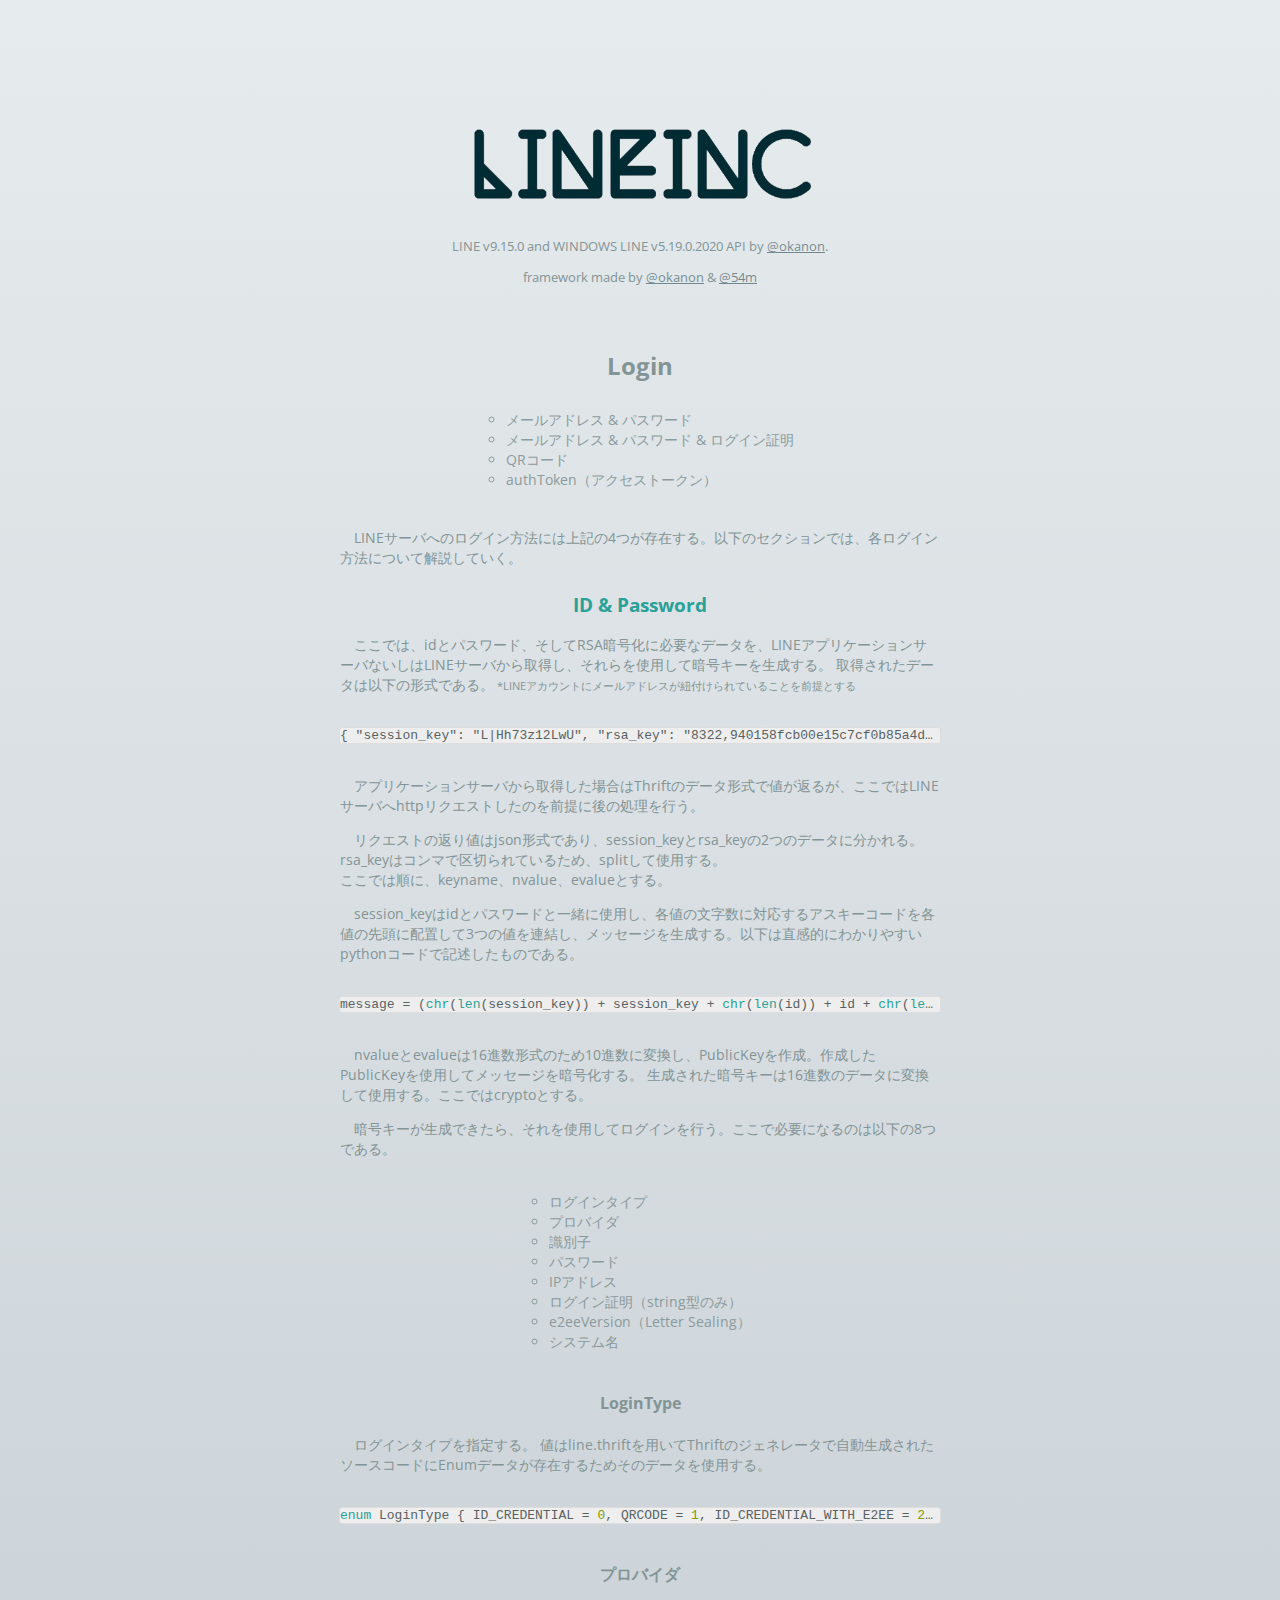
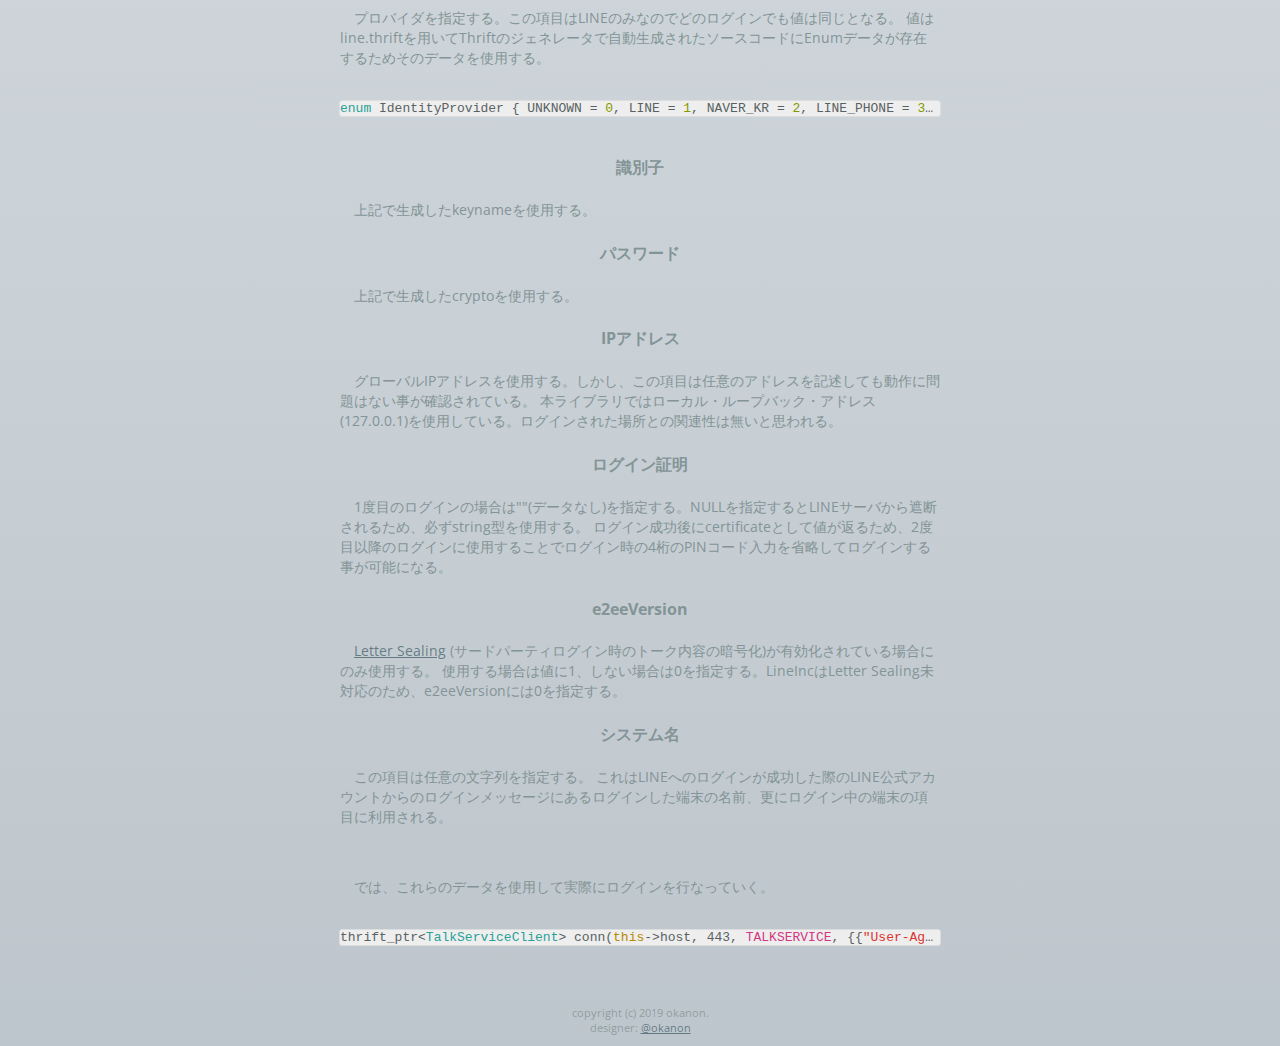
==== devel.html @ ee1a8290 "Update devel.html" ====
<!DOCTYPE html>
<html lang="ja">
<head>
    <meta charset="utf-8">
    <meta content="IE=edge,chrome=1" http-equiv="X-UA-Compatible">
    <meta content="ja" http-equiv="content-language">
    <meta content="width=device-width, initial-scale=1, maximum-scale=1" name="viewport">

    <title>LineInc</title>
    <meta content="LineInc" property="og:title">
    <meta content="ja_JP" property="og:locale">
    <meta content="LineBot" name="description">
    <meta content="LineBot" property="og:description">

    <link href="css/main.css" rel="stylesheet">
    <link href="css/credits.css" rel="stylesheet">
    <link href="https://use.fontawesome.com/releases/v5.6.1/css/all.css" rel="stylesheet">
    <link href="https://fonts.googleapis.com/css?family=Open+Sans" rel="stylesheet">
    <link href="css/devel.css" rel="stylesheet">
    
</head>
<body>
    <a href="./"><img class="logo_size" src="logo.png"></a>
    <p class="credits-top">LINE v9.15.0 and WINDOWS LINE v5.19.0.2020 API by <a class="line-link" href="https://github.com/okanon" target="_blank">@okanon</a>.</p>
    <p class="credits-top">framework made by <a class="line-link" href="https://github.com/okanon" target="_blank">@okanon</a> &amp; <a class="line-link" href="https://github.com/54mch4n" target="_blank">@54m</a></p>

    <div style="padding-top: 30px;">
    	<h2 style="margin-bottom: 10px;">Login</h2>
        <ol class="dotted-list" style="padding-bottom: 10px;">
            <li>メールアドレス &amp; パスワード</li>
            <li>メールアドレス &amp; パスワード &amp; ログイン証明</li>
            <li>QRコード</li>
            <li>authToken（アクセストークン）</li>
        </ol>
        <p class="description">LINEサーバへのログイン方法には上記の4つが存在する。以下のセクションでは、各ログイン方法について解説していく。</p>
        
        <h3 style="padding-top: 5px; color: #2aa198;">ID &amp; Password</h3>
        <p class="description">
            ここでは、idとパスワード、そしてRSA暗号化に必要なデータを、LINEアプリケーションサーバないしはLINEサーバから取得し、それらを使用して暗号キーを生成する。
            取得されたデータは以下の形式である。<span style="font-size: 11px;"> &ast;LINEアカウントにメールアドレスが紐付けられていることを前提とする</span>
        </p>
        
        <div style="padding-top: 5px">
            <pre class="language-x hljs">
                <code class="language-X hljs" data-language="json">{
  "session_key": "L|Hh73z12LwU",
  "rsa_key": "8322,[base64],10001"
}</code>
            </pre>
        </div>
        
        <p class="description">アプリケーションサーバから取得した場合はThriftのデータ形式で値が返るが、ここではLINEサーバへhttpリクエストしたのを前提に後の処理を行う。</p>
        <p class="description">リクエストの返り値はjson形式であり、session_keyとrsa_keyの2つのデータに分かれる。rsa_keyはコンマで区切られているため、splitして使用する。<br>
        ここでは順に、keyname、nvalue、evalueとする。</p>
        <p class="description">session_keyはidとパスワードと一緒に使用し、各値の文字数に対応するアスキーコードを各値の先頭に配置して3つの値を連結し、メッセージを生成する。以下は直感的にわかりやすいpythonコードで記述したものである。</p>
        
        <div style="padding-top: 5px">
            <pre class="language-x hljs">
                <code class="language-X hljs" data-language="python">message  = (<span style="color: #2aa198">chr</span>(<span style="color: #2aa198">len</span>(session_key)) + session_key + 
            <span style="color: #2aa198">chr</span>(<span style="color: #2aa198">len</span>(id)) + id + 
            <span style="color: #2aa198">chr</span>(<span style="color: #2aa198">len</span>(password)) + password).encode(<span style="color: #dc322f">'utf-8'</span>)</code>
            </pre>
        </div>
        
        <p class="description">nvalueとevalueは16進数形式のため10進数に変換し、PublicKeyを作成。作成したPublicKeyを使用してメッセージを暗号化する。
            生成された暗号キーは16進数のデータに変換して使用する。ここではcryptoとする。</p>
        <p class="description">暗号キーが生成できたら、それを使用してログインを行う。ここで必要になるのは以下の8つである。</p>
        
        <ol class="dotted-list" style="padding-top: 5px; padding-bottom: 5px;">
            <li>ログインタイプ</li>
            <li>プロバイダ</li>
            <li>識別子</li>
            <li>パスワード</li>
            <li>IPアドレス</li>
            <li>ログイン証明（string型のみ）</li>
            <li>e2eeVersion（Letter Sealing）</li>
            <li>システム名</li>
        </ol>
        
        <h4>LoginType</h4>
        <p class="description">ログインタイプを指定する。
            値はline.thriftを用いてThriftのジェネレータで自動生成されたソースコードにEnumデータが存在するためそのデータを使用する。</p>
        <div style="padding-top: 5px">
            <pre class="language-x hljs">
                <code class="language-X hljs" data-language="thrift"><span style="color: #2aa198">enum</span> LoginType {
   ID_CREDENTIAL = <span style="color: #859900">0</span>,
   QRCODE = <span style="color: #859900">1</span>,
   ID_CREDENTIAL_WITH_E2EE = <span style="color: #859900">2</span>,
}</code>
            </pre>
        </div>
        
        <h4>プロバイダ</h4>
        <p class="description">プロバイダを指定する。この項目はLINEのみなのでどのログインでも値は同じとなる。
            値はline.thriftを用いてThriftのジェネレータで自動生成されたソースコードにEnumデータが存在するためそのデータを使用する。</p>
        <div style="padding-top: 5px">
            <pre class="language-x hljs">
                <code class="language-X hljs" data-language="thrift"><span style="color: #2aa198">enum</span> IdentityProvider {
   UNKNOWN = <span style="color: #859900">0</span>,
   LINE = <span style="color: #859900">1</span>,
   NAVER_KR = <span style="color: #859900">2</span>,
   LINE_PHONE = <span style="color: #859900">3</span>,
}</code>
            </pre>
        </div>
        
        <h4>識別子</h4>
        <p class="description">上記で生成したkeynameを使用する。</p>
        
        <h4>パスワード</h4>
        <p class="description">上記で生成したcryptoを使用する。</p>
        
        <h4>IPアドレス</h4>
        <p class="description">グローバルIPアドレスを使用する。しかし、この項目は任意のアドレスを記述しても動作に問題はない事が確認されている。
            本ライブラリではローカル・ループバック・アドレス(127.0.0.1)を使用している。ログインされた場所との関連性は無いと思われる。</p>
        
        <h4>ログイン証明</h4>
        <p class="description">1度目のログインの場合は""(データなし)を指定する。NULLを指定するとLINEサーバから遮断されるため、必ずstring型を使用する。
            ログイン成功後にcertificateとして値が返るため、2度目以降のログインに使用することでログイン時の4桁のPINコード入力を省略してログインする事が可能になる。</p>
        
        <h4>e2eeVersion</h4>
        <p class="description"><a class="line-link" href="https://help.line.me/line/android/pc?lang=ja&contentId=50001520">Letter Sealing</a>
            (サードパーティログイン時のトーク内容の暗号化)が有効化されている場合にのみ使用する。
            使用する場合は値に1、しない場合は0を指定する。LineIncはLetter Sealing未対応のため、e2eeVersionには0を指定する。</p>
        
        <h4>システム名</h4>
        <p class="description">この項目は任意の文字列を指定する。
            これはLINEへのログインが成功した際のLINE公式アカウントからのログインメッセージにあるログインした端末の名前、更にログイン中の端末の項目に利用される。</p>
        
        <br>
        <p class="description">では、これらのデータを使用して実際にログインを行なっていく。</p>
        <div style="padding-top: 5px">
            <pre class="language-x hljs">
                <code class="language-X hljs" data-language="c++">thrift_ptr<<span style="color: #2aa198">TalkServiceClient</span>> conn(<span style="color: #b58900">this</span>->host, 443, <span style="color: #d33682">TALKSERVICE</span>, {{<span style="color: #dc322f">"User-Agent"</span>, <span style="color: #b58900">this</span>->useragent}, {<span style="color: #dc322f">"X-Line-Application"</span>, <span style="color: #b58900">this</span>->application}});

<span style="color: #2aa198">RSAKey</span> key;
conn->getRSAKeyInfo(key, IdentityProvider::<span style="color: #2aa198">LINE</span>);

<span style="color: #6c71c4">auto</span> t = encrypt::<span style="color: #2aa198">rsa</span>(key, mail, password);

thrift_ptr<<span style="color: #2aa198">AuthServiceClient</span>> aconn(<span style="color: #b58900">this</span>->host, 443, <span style="color: #d33682">AUTH</span>, {{<span style="color: #dc322f">"User-Agent"</span>, <span style="color: #b58900">this</span>->useragent}, {<span style="color: #dc322f">"X-Line-Application"</span>, <span style="color: #b58900">this</span>->application}});

<span style="color: #2aa198">LoginRequest</span> request;
<span style="color: #2aa198">LoginResult</span> result;

request.type = LoginType::<span style="color: #2aa198">ID_CREDENTIAL</span>;
request.identityProvider = IdentityProvider::<span style="color: #2aa198">LINE</span>;
request.identifier = t.first;
request.password = t.second;
request.accessLocation = <span style="color: #dc322f">"127.0.0.1"</span>;
request.certificate = certificate;
request.e2eeVersion = <span style="color: #859900">0</span>;
request.systemName = <span style="color: #b58900">this</span>->systemname;

<span style="color: #6c71c4">try</span> {
   	aconn->loginZ(result, request);
}
<span style="color: #6c71c4">catch</span> (<span style="color: #2aa198">AuthException</span> &e) {
    std::cerr << e << std::endl;
}

<span style="color: #6c71c4">if</span> (result.type == LoginResultType::<span style="color: #2aa198">REQUIRE_DEVICE_CONFIRM</span>) {
    std::cout << <span style="color: #dc322f">"Enter \""</span> << result.pinCode << <span style="color: #dc322f">"\" on your smartphone :)"</span> << std::endl;
			
    <span style="color: #6c71c4">return</span> q(result.verifier);
}
<span style="color: #6c71c4">else if</span> (result.type == LoginResultType::<span style="color: #2aa198">SUCCESS</span>) {
    <span style="color: #b58900">this</span>->authToken = result.authToken;
    <span style="color: #b58900">this</span>->certificate = result.certificate;

    ready();
    <span style="color: #6c71c4">return</span> true;
}</code>
            </pre>
        </div>
        
    </div>
    
    <footer>
        <p class="warning-message" style="padding-top: 30px;">
            copyright (c) 2019 okanon.<br>
            designer: <a class="line-link" href="https://github.com/okanon" target="_blank">@okanon</a>
        </p>
    </footer>
</body>
</html>
---- css/main.css ----
@font-face {
    font-family: "kozL";
    src: url(KozGoPr6N-Light.otf);
}

html {
    min-height: 100vh;
}

body {
    background: linear-gradient(45deg, rgb(214, 198, 175), rgb(253, 246, 227));
    background-repeat: no-repeat;
    color: #839496;
    font-family: 'Open Sans', Meiryo, sans-serif;
    padding-top: 100px !important;
    max-width: 980px;
    margin-right: auto;
    margin-left: auto;
    text-align: center !important;
    animation: fadeIn 1.2s ease 0s 1 normal;
    -webkit-animation: fadeIn 1.2s ease 0s 1 normal;
}

@keyframes fadeIn {
    0% {opacity: 0}
    100% {opacity: 1}
}

@-webkit-keyframes fadeIn {
    0% {opacity: 0}
    100% {opacity: 1}
}


.ellipse-btn {
    color: white;
    text-decoration: none;
    background: #839496;
    box-shadow: 0px 0px 20px #839496;
    padding-top: 6px !important;
    padding-right: 42px !important;
    padding-left: 42px !important;
    padding-bottom: 6px !important;
    border-radius: 100px;
    font-weight: bold;
}

.credits-top {
    font-size: 0.80em;
    padding-right: 10px;
    padding-left: 10px;
    color: rgba(131, 148 150, 0.5);
}

.dotted-list {
    display: inline-block;
    padding: 30px;
    padding-left: 50px;
    padding-top: 5px !important;
    text-align: left;
    opacity: 0.9;
    list-style-type: circle;
    font-size: 0.85em;
}

.warning-message {
    font-size: 0.7em;
    color: rgba(131, 148, 150, 0.8);
}

.line-link {
    color: rgba(0, 43, 54, 0.5);
    text-decoration: underline;
}

.logo_size {
    width: 40%;
}

@media only screen and (max-device-width: 480px) {
    .logo_size {
        width: 50%;
    }
}

.description {
    max-width: 600px;
    margin-left: auto;
    margin-right: auto;
    text-align: left;
    font-size: 14px;
    text-indent: 1em;
}

.tw-color {
    color: #5da8dc !important;
    }

.git-color {
    color: #000 !important;
}
    
.flex {
    display: flex;
    flex-direction: row;
    justify-content: space-around;
    width: 75px;
    margin-top: -2px;
}
---- css/credits.css ----
.credits {
    text-align: center
}

.credits .section {
    display: flex;
    flex-direction: column;
    align-items: center;
    justify-content: center;
    padding: 60px
}

.credits .section .icon-mock {
    border-radius: 30px;
    background: #3498DB;
    color: #fff;
    width: 120px;
    height: 120px;
    text-align: center;
    font-weight: 600;
    font-size: 30px;
    display: flex;
    align-items: center;
    justify-content: center
}

.credits .section > div {
    max-width: 1200px
}

@media (max-width: 420px) {
    .credits .section {
        padding: 40px
    }
}

@media (max-width: 420px) {
    .credits .section#about .iphone {
        width: 85%;
        margin-bottom: 40px
    }
}

.credits .section#team h2 {
    margin-bottom: 65px
}

.credits .section#team .members {
    display: flex;
    flex-direction: row;
    flex-wrap: wrap;
    justify-content: center;
    margin-bottom: 10px
}

.credits .section#team .members > div {
    display: flex;
    flex-direction: column;
    align-items: center;
    margin: 20px;
    margin-bottom: 20px;
    margin-top: 20px;
    transition: 0.8s cubic-bezier(0.2, 0.8, 0.2, 1);
    min-width: 240px
}

.credits .section#team .members > div > a > img {
    border-radius: 50%;
    max-width: 130px;
    margin-bottom: 15px;
    transition: 0.8s cubic-bezier(0.2, 0.8, 0.2, 1);
    -webkit-filter: drop-shadow(0px 6px 50px #efefef);
    filter: drop-shadow(0px 6px 50px #efefef)
}

.credits .section#team .members > div > a > img:hover {
    transform: scale(1.1, 1.1);
    transform: translateY(-5px)
}

.credits .section#team .members > div > a > img:active {
    transform: scale(0.95);
    opacity: 0.7
}

.credits .section#team .members > div .social-icon {
    font-size: 20px
}

.credits .section#team .members > div .social-icon:hover {
    opacity: 0.7
}

.credits .section#team .members > div .social-icon:active {
    opacity: 0.5
}

@media (max-width: 420px) {
    .credits .section#team .members > div > a > img {
        margin-bottom: 10px;
        max-width: 95px
    }

    .credits .section#team .members > div h3 {
        font-size: 20px
    }

    .credits .section#team .members > div p {
        font-size: 16px
    }
}
---- css/devel.css ----
body {
    background: linear-gradient(0deg, rgb(190, 198, 205), rgb(230, 235, 237));
    background-repeat: no-repeat;
    color: #839496;
    font-family: 'Open Sans', Meiryo, sans-serif;
    padding-top: 100px !important;
    max-width: 980px;
    margin-right: auto;
    margin-left: auto;
    text-align: center !important;
}

pre.language-x {
    background-color: #eee;
    border: 1px solid #ddd;
    border-radius: 3px;
    color: #596263;
    content: attr(data-language);
    display: inline-block;
    font-size: 1em;
    left: 0;
    position: relative;
    text-shadow: none;
    top: 0;
    margin-right: auto;
    margin-left: auto;
    min-width: 300px;
    max-width: 600px;
    white-space: nowrap;
    overflow: hidden;
    text-overflow: ellipsis;
}

@media (max-width: 600px) {
    pre.language-x {
    background-color: #eee;
    border: 1px solid #ddd;
    border-radius: 3px;
    color: #596263;
    content: attr(data-language);
    display: inline-block;
    font-size: 1em;
    left: 0;
    position: relative;
    text-shadow: none;
    top: 0;
    margin-right: auto;
    margin-left: auto;
    min-width: 300px;
    max-width: 100%;
    white-space: nowrap;
    overflow: hidden;
    text-overflow: ellipsis;
}

pre code {
    display: block;
    overflow-x: auto;
    padding: 32px 16px 16px 16px;
    color: #596263;
    background: #fdf6e3;
    border: 1px solid #ddd;
    border-radius: 3px;
    font-size: 12px;
    text-align: left;
    margin: 0;
    white-space: pre;
    font-family: Monaco, Consolas, 'Courier New', Courier, monospace;
}

pre[class*=language-]>code[data-language]:before, .p-markdownHelpContentItem__preview pre[class*=language-]>code[data-language]:before, .question-preview pre[class*=language-]>code[data-language]:before {
    background-color: #eee;
    border: 1px solid #ddd;
    border-radius: 3px;
    color: #333;
    content: attr(data-language);
    display: inline-block;
    font-size: 1em;
    left: 0;
    padding: .2em .5em;
    position: absolute;
    text-shadow: none;
    top: 0;
    max-width: 80%;
    white-space: nowrap;
    overflow: hidden;
    text-overflow: ellipsis;
}
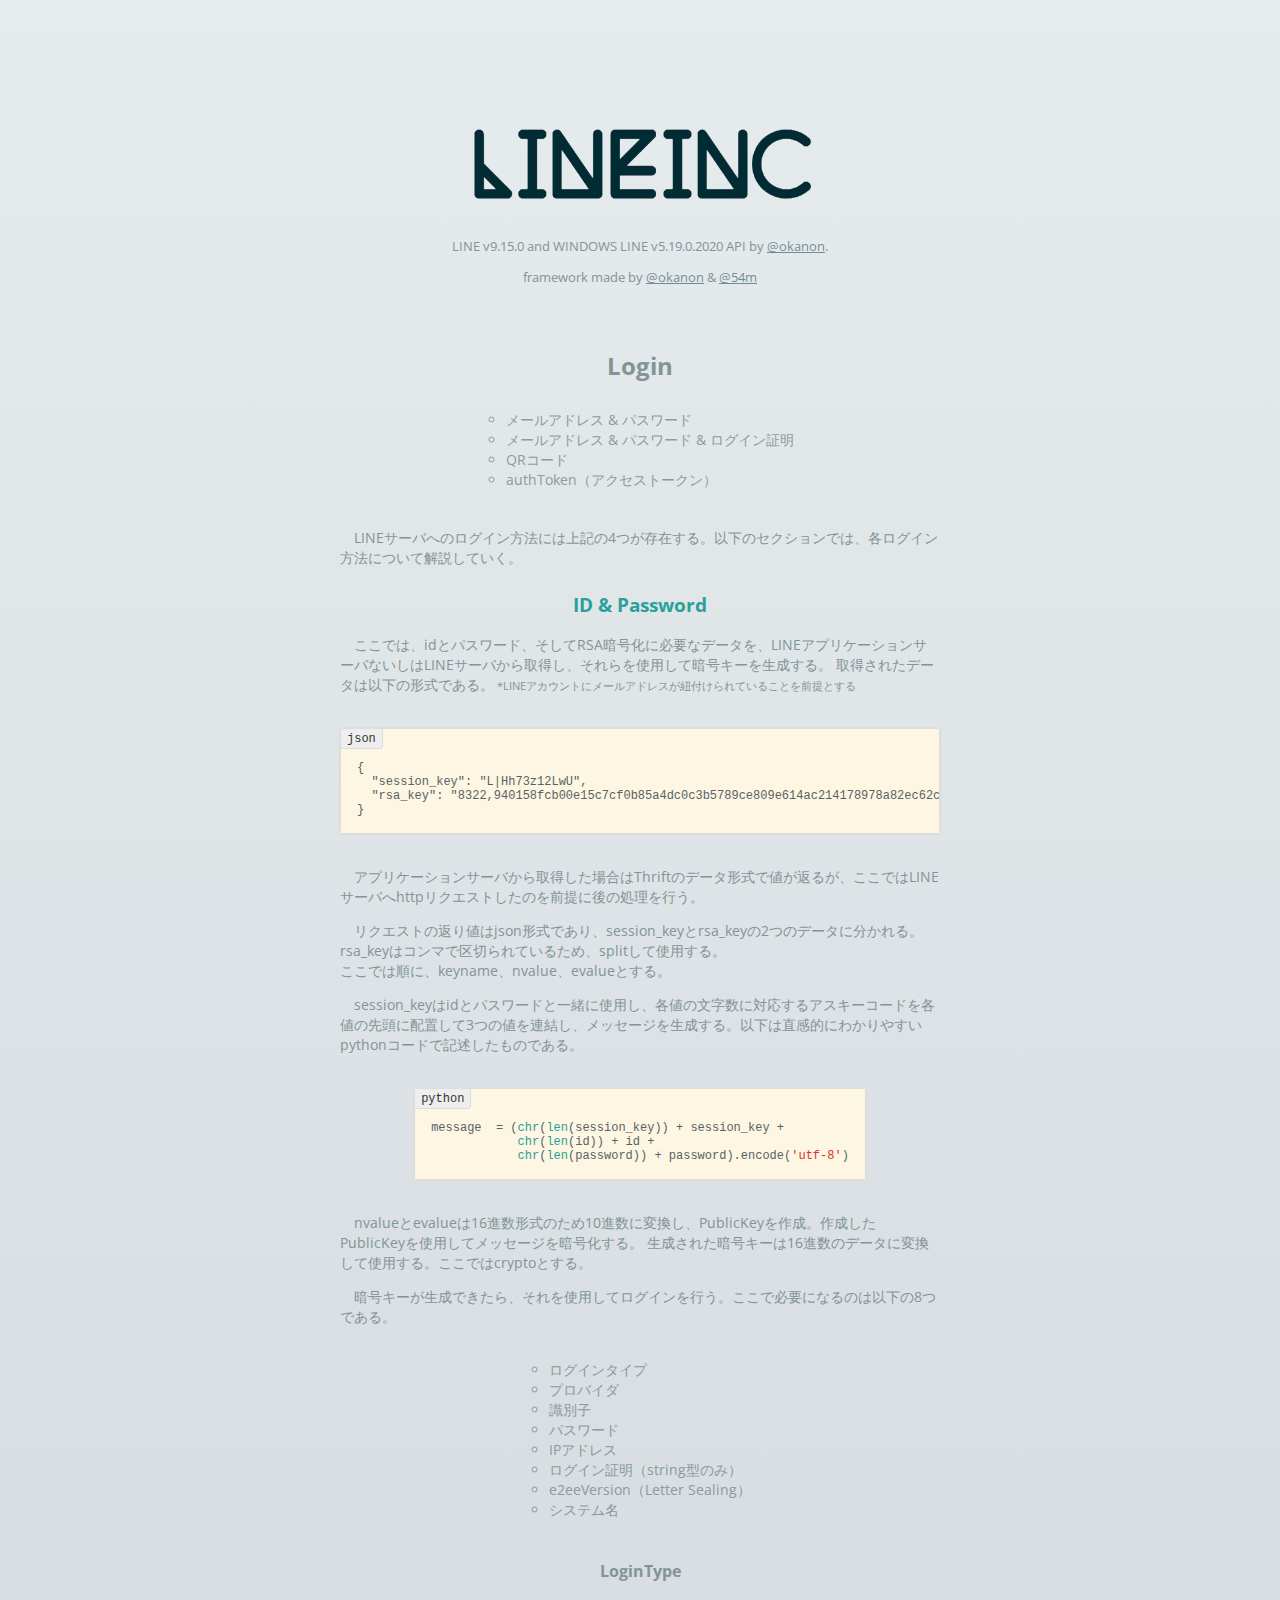
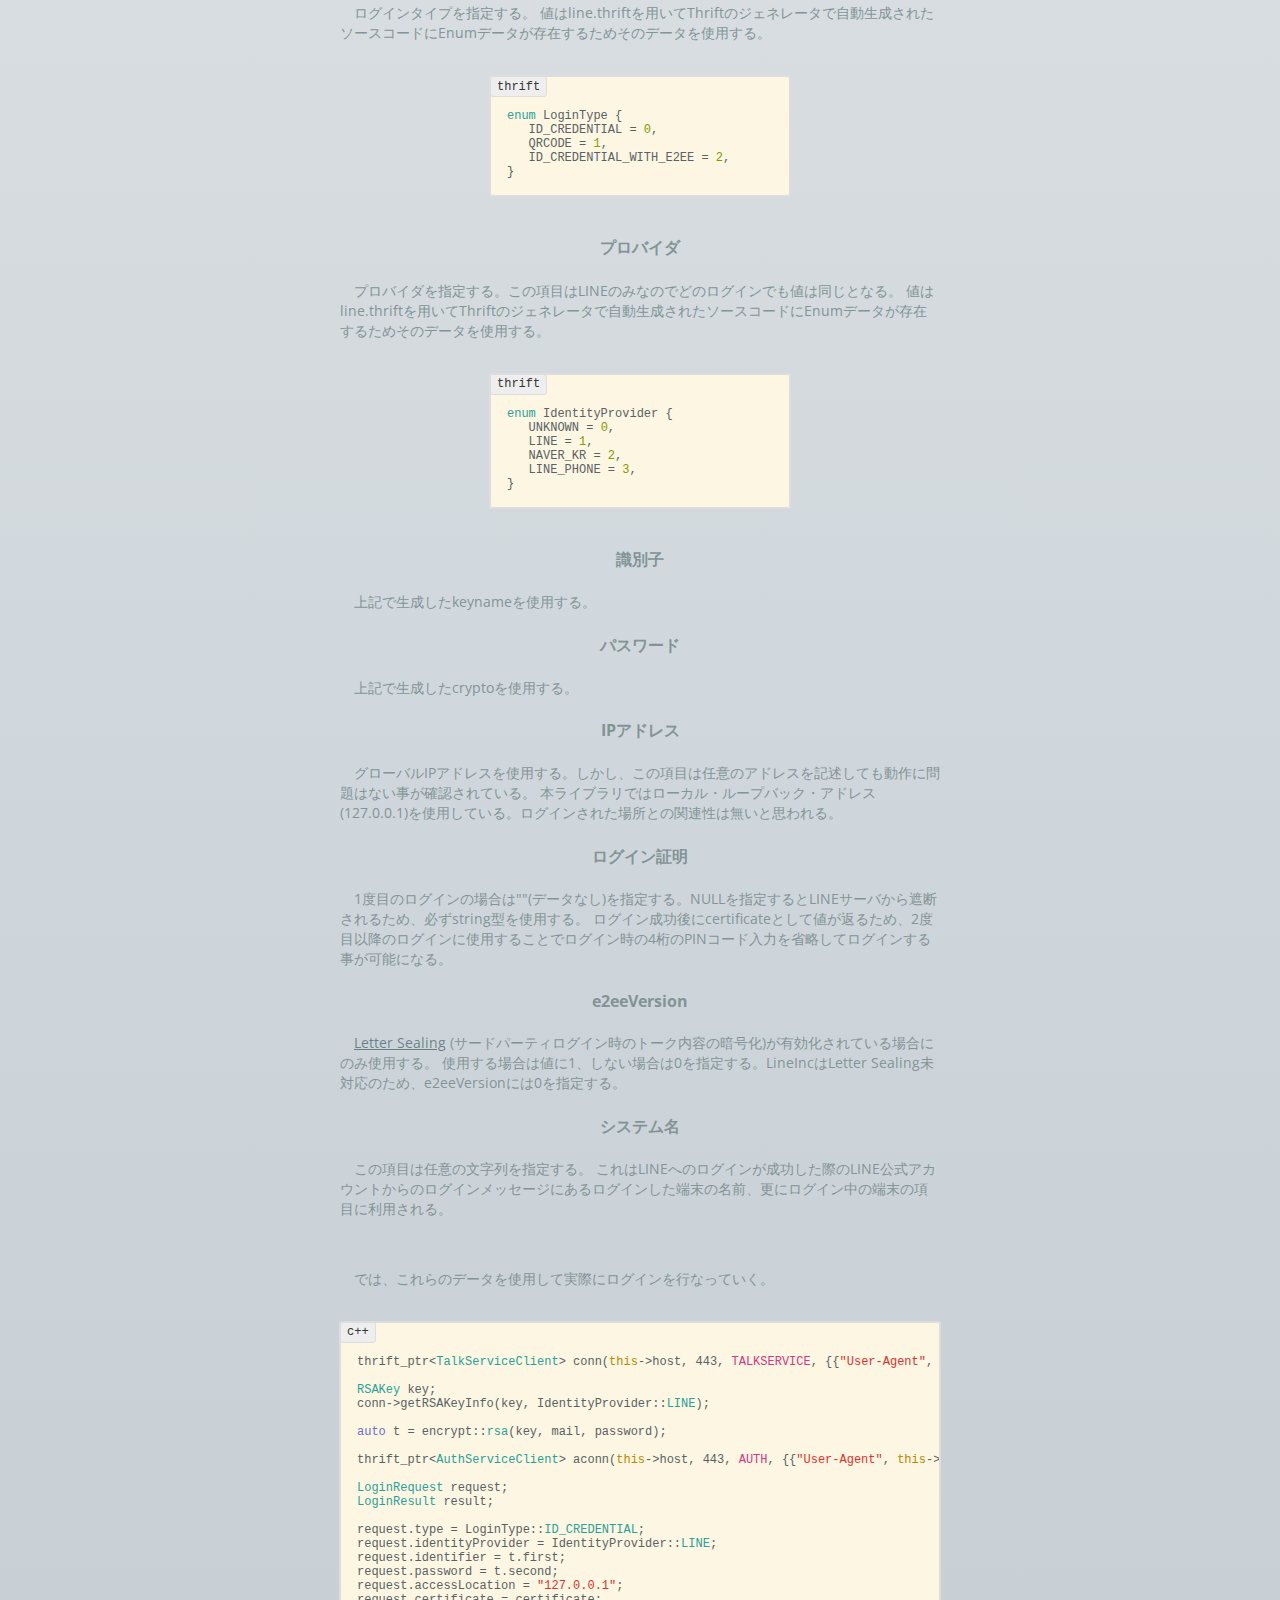
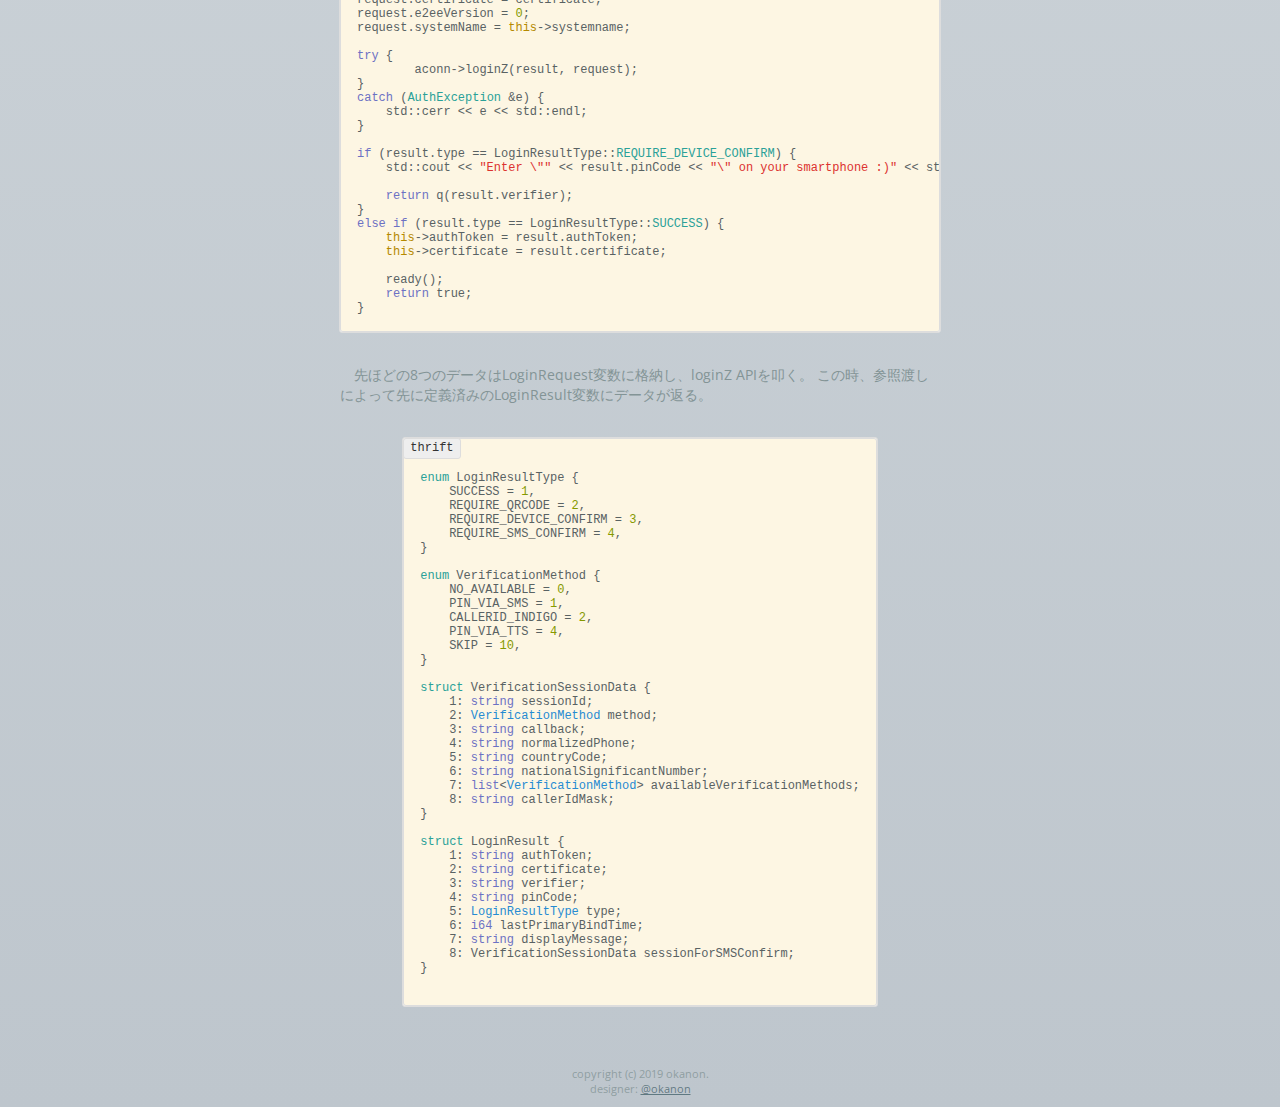
==== commit 1a240975: "Update devel.html" ====
--- a/devel.html
+++ b/devel.html
@@ -174,6 +174,51 @@
             </pre>
         </div>
         
+	<p class="description">先ほどの8つのデータはLoginRequest変数に格納し、loginZ APIを叩く。
+		この時、参照渡しによって先に定義済みのLoginResult変数にデータが返る。</p>
+	<div style="padding-top: 5px">
+            <pre class="language-x hljs">
+                <code class="language-X hljs" data-language="thrift"><span style="color: #2aa198">enum</span> LoginResultType {
+    SUCCESS = <span style="color: #859900">1</span>,
+    REQUIRE_QRCODE = <span style="color: #859900">2</span>,
+    REQUIRE_DEVICE_CONFIRM = <span style="color: #859900">3</span>,
+    REQUIRE_SMS_CONFIRM = <span style="color: #859900">4</span>,
+}
+
+<span style="color: #2aa198">enum</span> VerificationMethod {
+    NO_AVAILABLE = <span style="color: #859900">0</span>,
+    PIN_VIA_SMS = <span style="color: #859900">1</span>,
+    CALLERID_INDIGO = <span style="color: #859900">2</span>,
+    PIN_VIA_TTS = <span style="color: #859900">4</span>,
+    SKIP = <span style="color: #859900">10</span>,
+}
+
+<span style="color: #2aa198">struct</span> VerificationSessionData {
+    1: <span style="color: #6c71c4">string</span> sessionId;
+    2: <span style="color: #268bd2">VerificationMethod</span> method;
+    3: <span style="color: #6c71c4">string</span> callback;
+    4: <span style="color: #6c71c4">string</span> normalizedPhone;
+    5: <span style="color: #6c71c4">string</span> countryCode;
+    6: <span style="color: #6c71c4">string</span> nationalSignificantNumber;
+    7: <span style="color: #6c71c4">list</span><<span style="color: #268bd2">VerificationMethod</span>> availableVerificationMethods;
+    8: <span style="color: #6c71c4">string</span> callerIdMask;
+}
+
+<span style="color: #2aa198">struct</span> LoginResult {
+    1: <span style="color: #6c71c4">string</span> authToken;
+    2: <span style="color: #6c71c4">string</span> certificate;
+    3: <span style="color: #6c71c4">string</span> verifier;
+    4: <span style="color: #6c71c4">string</span> pinCode;
+    5: <span style="color: #268bd2">LoginResultType</span> type;
+    6: <span style="color: #6c71c4">i64</span> lastPrimaryBindTime;
+    7: <span style="color: #6c71c4">string</span> displayMessage;
+    8: VerificationSessionData sessionForSMSConfirm;
+}
+
+</code>
+            </pre>
+        </div>
+	
     </div>
     
     <footer>
--- a/css/main.css
+++ b/css/main.css
@@ -84,7 +84,7 @@
     }
 }
 
-.description {
+p.description {
     max-width: 600px;
     margin-left: auto;
     margin-right: auto;
--- a/css/devel.css
+++ b/css/devel.css
@@ -26,28 +26,6 @@
     margin-left: auto;
     min-width: 300px;
     max-width: 600px;
-    white-space: nowrap;
-    overflow: hidden;
-    text-overflow: ellipsis;
-}
-
-@media (max-width: 600px) {
-    pre.language-x {
-    background-color: #eee;
-    border: 1px solid #ddd;
-    border-radius: 3px;
-    color: #596263;
-    content: attr(data-language);
-    display: inline-block;
-    font-size: 1em;
-    left: 0;
-    position: relative;
-    text-shadow: none;
-    top: 0;
-    margin-right: auto;
-    margin-left: auto;
-    min-width: 300px;
-    max-width: 100%;
     white-space: nowrap;
     overflow: hidden;
     text-overflow: ellipsis;
@@ -86,3 +64,98 @@
     overflow: hidden;
     text-overflow: ellipsis;
 }
+
+@media only screen and (max-device-width: 414px) {
+    p.description {
+        max-width: 400px;
+        margin-left: auto;
+        margin-right: auto;
+        text-align: left;
+        font-size: 13px;
+        text-indent: 1em;
+    }
+    
+    pre.language-x {
+        background-color: #eee;
+        border: 1px solid #ddd;
+        border-radius: 3px;
+        color: #596263;
+        content: attr(data-language);
+        display: inline-block;
+        font-size: 1em;
+        left: 0;
+        position: relative;
+        text-shadow: none;
+        top: 0;
+        margin-right: auto;
+        margin-left: auto;
+        min-width: 300px;
+        max-width: 400px;
+        white-space: nowrap;
+        overflow: hidden;
+        text-overflow: ellipsis;
+    }
+}
+
+@media only screen and (device-width : 375px) {
+    p.description {
+        max-width: 360px;
+        margin-left: auto;
+        margin-right: auto;
+        text-align: left;
+        font-size: 13px;
+        text-indent: 1em;
+    }
+    
+    pre.language-x {
+        background-color: #eee;
+        border: 1px solid #ddd;
+        border-radius: 3px;
+        color: #596263;
+        content: attr(data-language);
+        display: inline-block;
+        font-size: 1em;
+        left: 0;
+        position: relative;
+        text-shadow: none;
+        top: 0;
+        margin-right: auto;
+        margin-left: auto;
+        min-width: 300px;
+        max-width: 360px;
+        white-space: nowrap;
+        overflow: hidden;
+        text-overflow: ellipsis;
+    }
+}
+
+@media only screen and (device-width : 320px) {
+    p.description {
+        max-width: 305px;
+        margin-left: auto;
+        margin-right: auto;
+        text-align: left;
+        font-size: 12px;
+        text-indent: 1em;
+    }
+    
+    pre.language-x {
+        background-color: #eee;
+        border: 1px solid #ddd;
+        border-radius: 3px;
+        color: #596263;
+        content: attr(data-language);
+        display: inline-block;
+        font-size: 1em;
+        left: 0;
+        position: relative;
+        text-shadow: none;
+        top: 0;
+        margin-right: auto;
+        margin-left: auto;
+        width: 300px;
+        white-space: nowrap;
+        overflow: hidden;
+        text-overflow: ellipsis;
+    }
+}
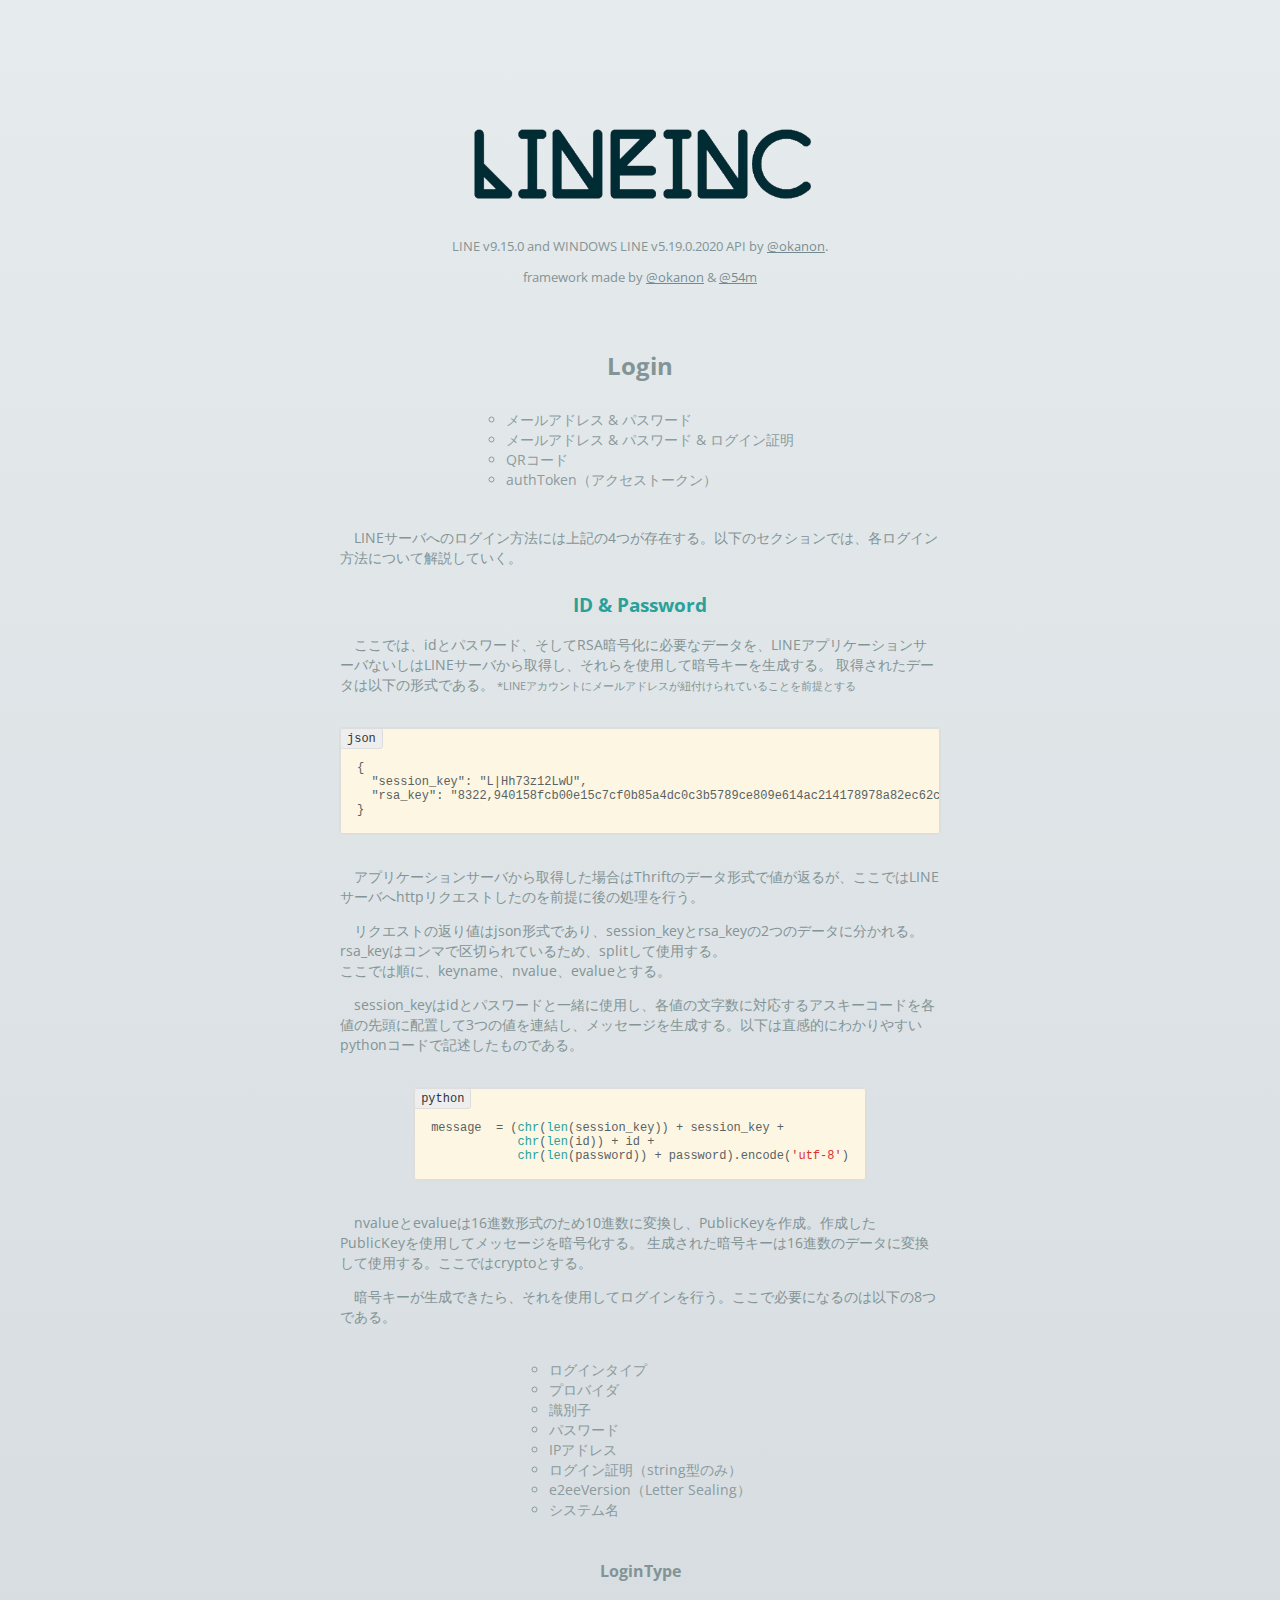
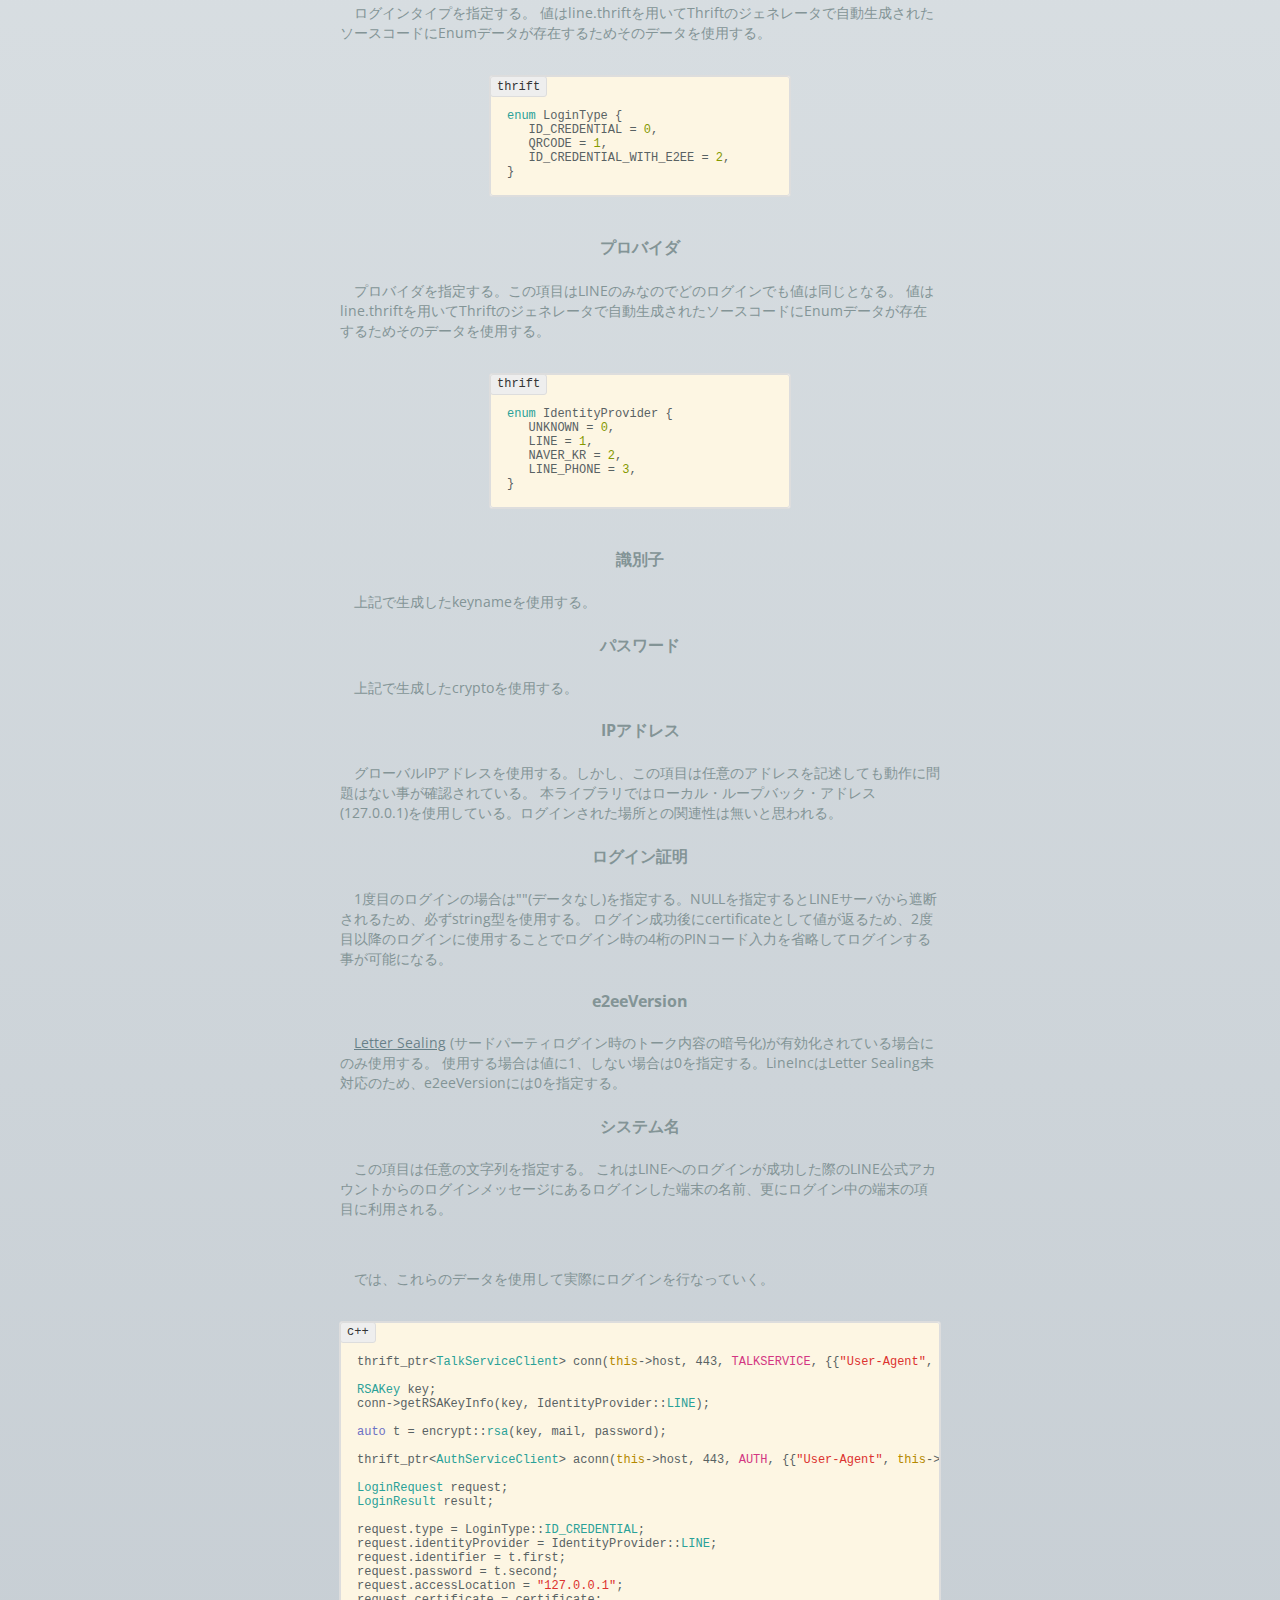
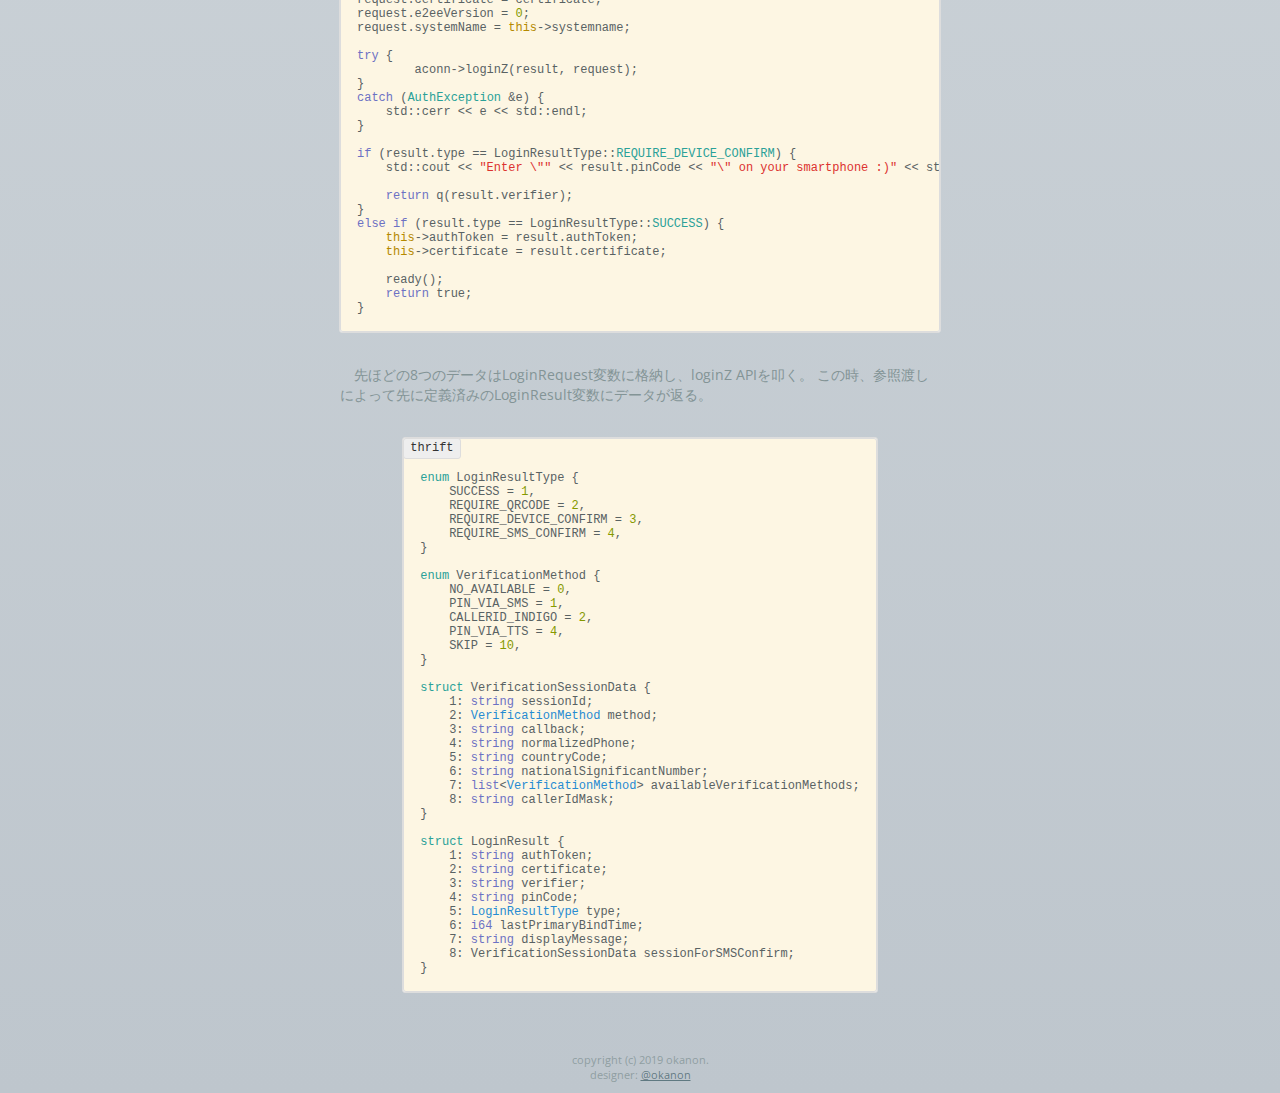
==== commit acfa6231: "Update devel.html" ====
--- a/devel.html
+++ b/devel.html
@@ -213,9 +213,7 @@
     6: <span style="color: #6c71c4">i64</span> lastPrimaryBindTime;
     7: <span style="color: #6c71c4">string</span> displayMessage;
     8: VerificationSessionData sessionForSMSConfirm;
-}
-
-</code>
+}</code>
             </pre>
         </div>
 	
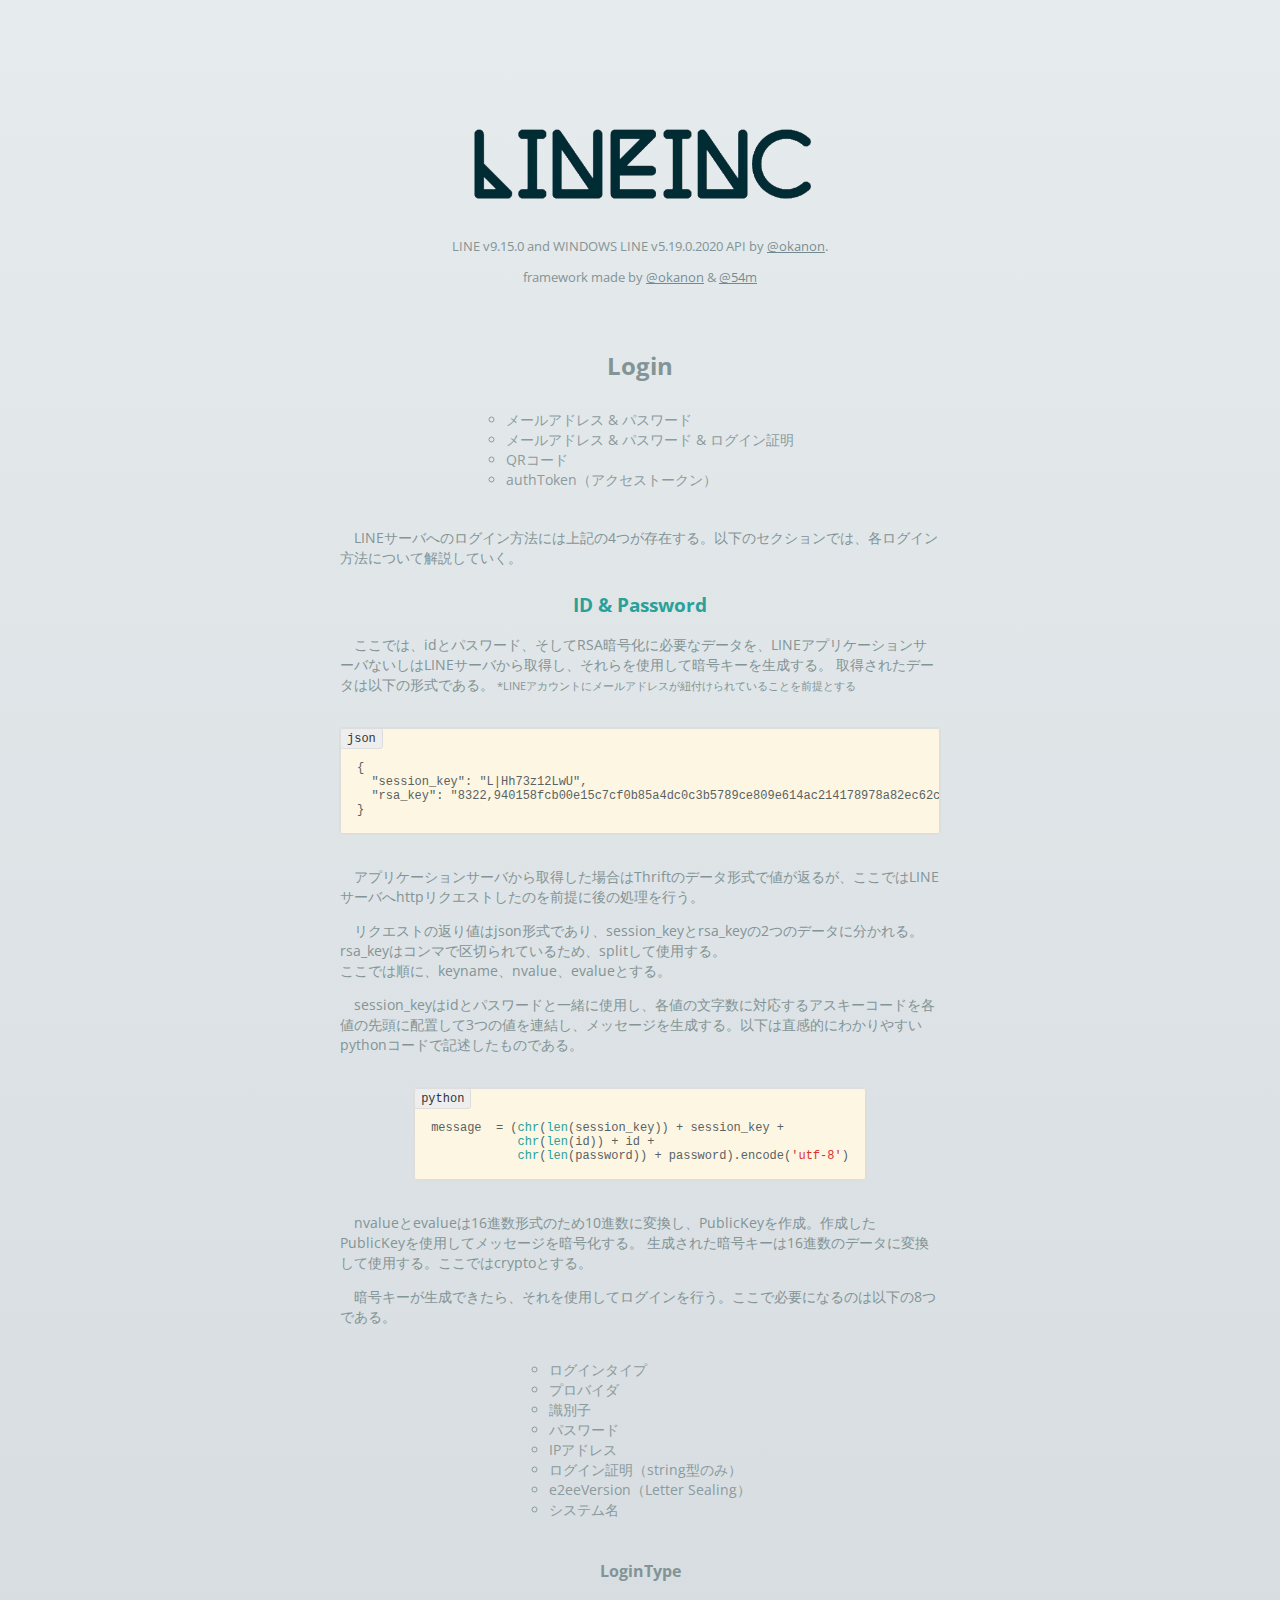
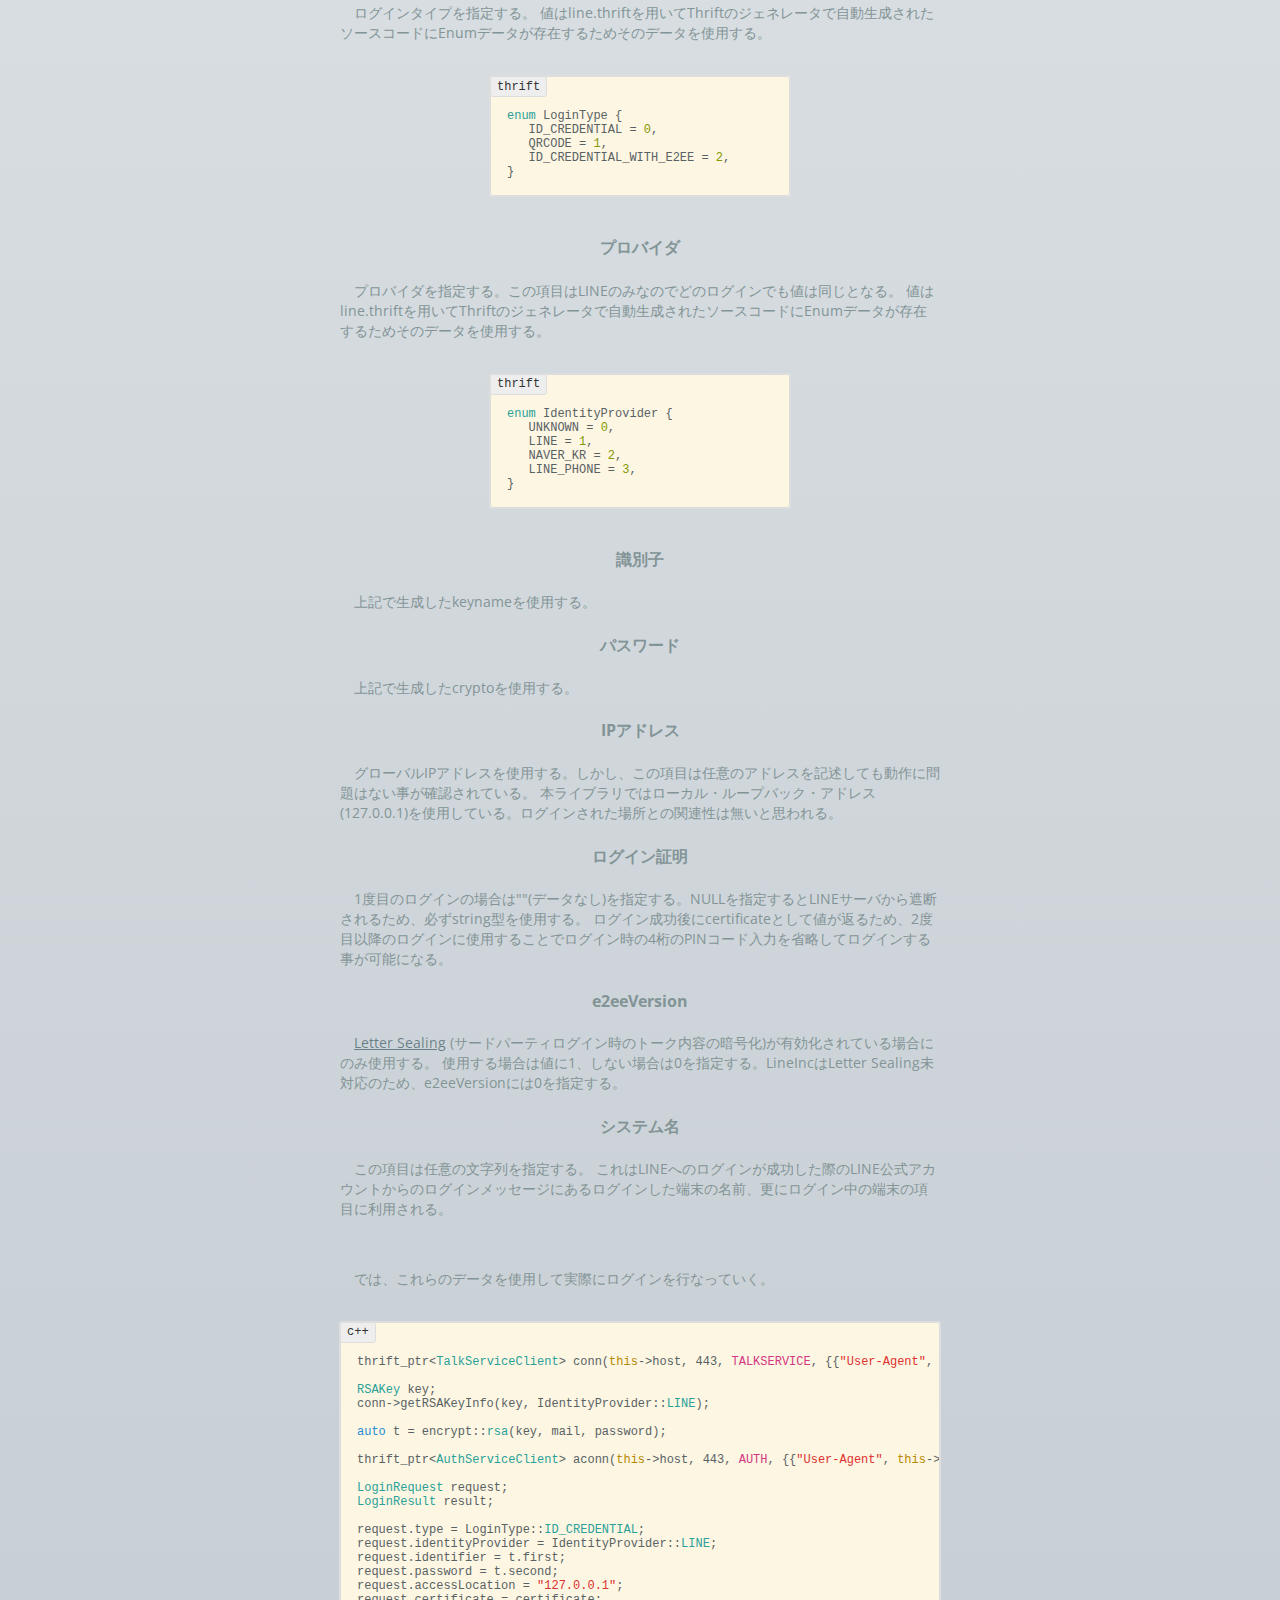
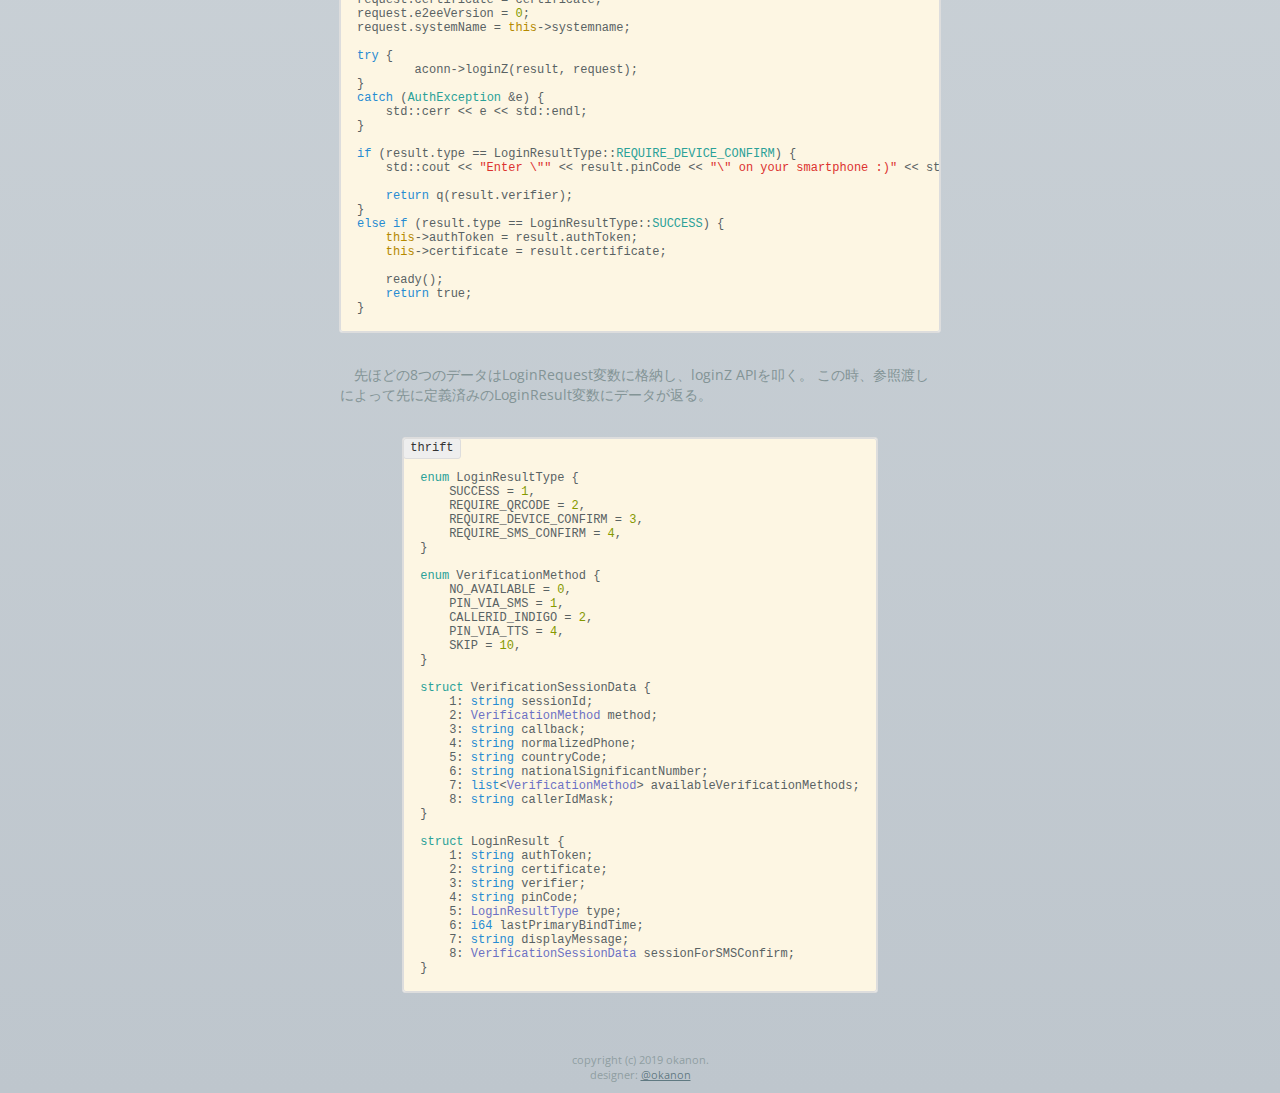
==== commit 6823885d: "Update devel.html" ====
--- a/devel.html
+++ b/devel.html
@@ -136,7 +136,7 @@
 <span style="color: #2aa198">RSAKey</span> key;
 conn->getRSAKeyInfo(key, IdentityProvider::<span style="color: #2aa198">LINE</span>);
 
-<span style="color: #6c71c4">auto</span> t = encrypt::<span style="color: #2aa198">rsa</span>(key, mail, password);
+<span style="color: #268bd2">auto</span> t = encrypt::<span style="color: #2aa198">rsa</span>(key, mail, password);
 
 thrift_ptr<<span style="color: #2aa198">AuthServiceClient</span>> aconn(<span style="color: #b58900">this</span>->host, 443, <span style="color: #d33682">AUTH</span>, {{<span style="color: #dc322f">"User-Agent"</span>, <span style="color: #b58900">this</span>->useragent}, {<span style="color: #dc322f">"X-Line-Application"</span>, <span style="color: #b58900">this</span>->application}});
 
@@ -152,24 +152,24 @@
 request.e2eeVersion = <span style="color: #859900">0</span>;
 request.systemName = <span style="color: #b58900">this</span>->systemname;
 
-<span style="color: #6c71c4">try</span> {
+<span style="color: #268bd2">try</span> {
    	aconn->loginZ(result, request);
 }
-<span style="color: #6c71c4">catch</span> (<span style="color: #2aa198">AuthException</span> &e) {
+<span style="color: #268bd2">catch</span> (<span style="color: #2aa198">AuthException</span> &e) {
     std::cerr << e << std::endl;
 }
 
-<span style="color: #6c71c4">if</span> (result.type == LoginResultType::<span style="color: #2aa198">REQUIRE_DEVICE_CONFIRM</span>) {
+<span style="color: #268bd2">if</span> (result.type == LoginResultType::<span style="color: #2aa198">REQUIRE_DEVICE_CONFIRM</span>) {
     std::cout << <span style="color: #dc322f">"Enter \""</span> << result.pinCode << <span style="color: #dc322f">"\" on your smartphone :)"</span> << std::endl;
 			
-    <span style="color: #6c71c4">return</span> q(result.verifier);
-}
-<span style="color: #6c71c4">else if</span> (result.type == LoginResultType::<span style="color: #2aa198">SUCCESS</span>) {
+    <span style="color: #268bd2">return</span> q(result.verifier);
+}
+<span style="color: #268bd2">else if</span> (result.type == LoginResultType::<span style="color: #2aa198">SUCCESS</span>) {
     <span style="color: #b58900">this</span>->authToken = result.authToken;
     <span style="color: #b58900">this</span>->certificate = result.certificate;
 
     ready();
-    <span style="color: #6c71c4">return</span> true;
+    <span style="color: #268bd2">return</span> true;
 }</code>
             </pre>
         </div>
@@ -194,25 +194,25 @@
 }
 
 <span style="color: #2aa198">struct</span> VerificationSessionData {
-    1: <span style="color: #6c71c4">string</span> sessionId;
-    2: <span style="color: #268bd2">VerificationMethod</span> method;
-    3: <span style="color: #6c71c4">string</span> callback;
-    4: <span style="color: #6c71c4">string</span> normalizedPhone;
-    5: <span style="color: #6c71c4">string</span> countryCode;
-    6: <span style="color: #6c71c4">string</span> nationalSignificantNumber;
-    7: <span style="color: #6c71c4">list</span><<span style="color: #268bd2">VerificationMethod</span>> availableVerificationMethods;
-    8: <span style="color: #6c71c4">string</span> callerIdMask;
+    1: <span style="color: #268bd2">string</span> sessionId;
+    2: <span style="color: #6c71c4">VerificationMethod</span> method;
+    3: <span style="color: #268bd2">string</span> callback;
+    4: <span style="color: #268bd2">string</span> normalizedPhone;
+    5: <span style="color: #268bd2">string</span> countryCode;
+    6: <span style="color: #268bd2">string</span> nationalSignificantNumber;
+    7: <span style="color: #268bd2">list</span><<span style="color: #6c71c4">VerificationMethod</span>> availableVerificationMethods;
+    8: <span style="color: #268bd2">string</span> callerIdMask;
 }
 
 <span style="color: #2aa198">struct</span> LoginResult {
-    1: <span style="color: #6c71c4">string</span> authToken;
-    2: <span style="color: #6c71c4">string</span> certificate;
-    3: <span style="color: #6c71c4">string</span> verifier;
-    4: <span style="color: #6c71c4">string</span> pinCode;
-    5: <span style="color: #268bd2">LoginResultType</span> type;
-    6: <span style="color: #6c71c4">i64</span> lastPrimaryBindTime;
-    7: <span style="color: #6c71c4">string</span> displayMessage;
-    8: VerificationSessionData sessionForSMSConfirm;
+    1: <span style="color: #268bd2">string</span> authToken;
+    2: <span style="color: #268bd2">string</span> certificate;
+    3: <span style="color: #268bd2">string</span> verifier;
+    4: <span style="color: #268bd2">string</span> pinCode;
+    5: <span style="color: #6c71c4">LoginResultType</span> type;
+    6: <span style="color: #268bd2">i64</span> lastPrimaryBindTime;
+    7: <span style="color: #268bd2">string</span> displayMessage;
+    8: <span style="color: #6c71c4">VerificationSessionData</span> sessionForSMSConfirm;
 }</code>
             </pre>
         </div>
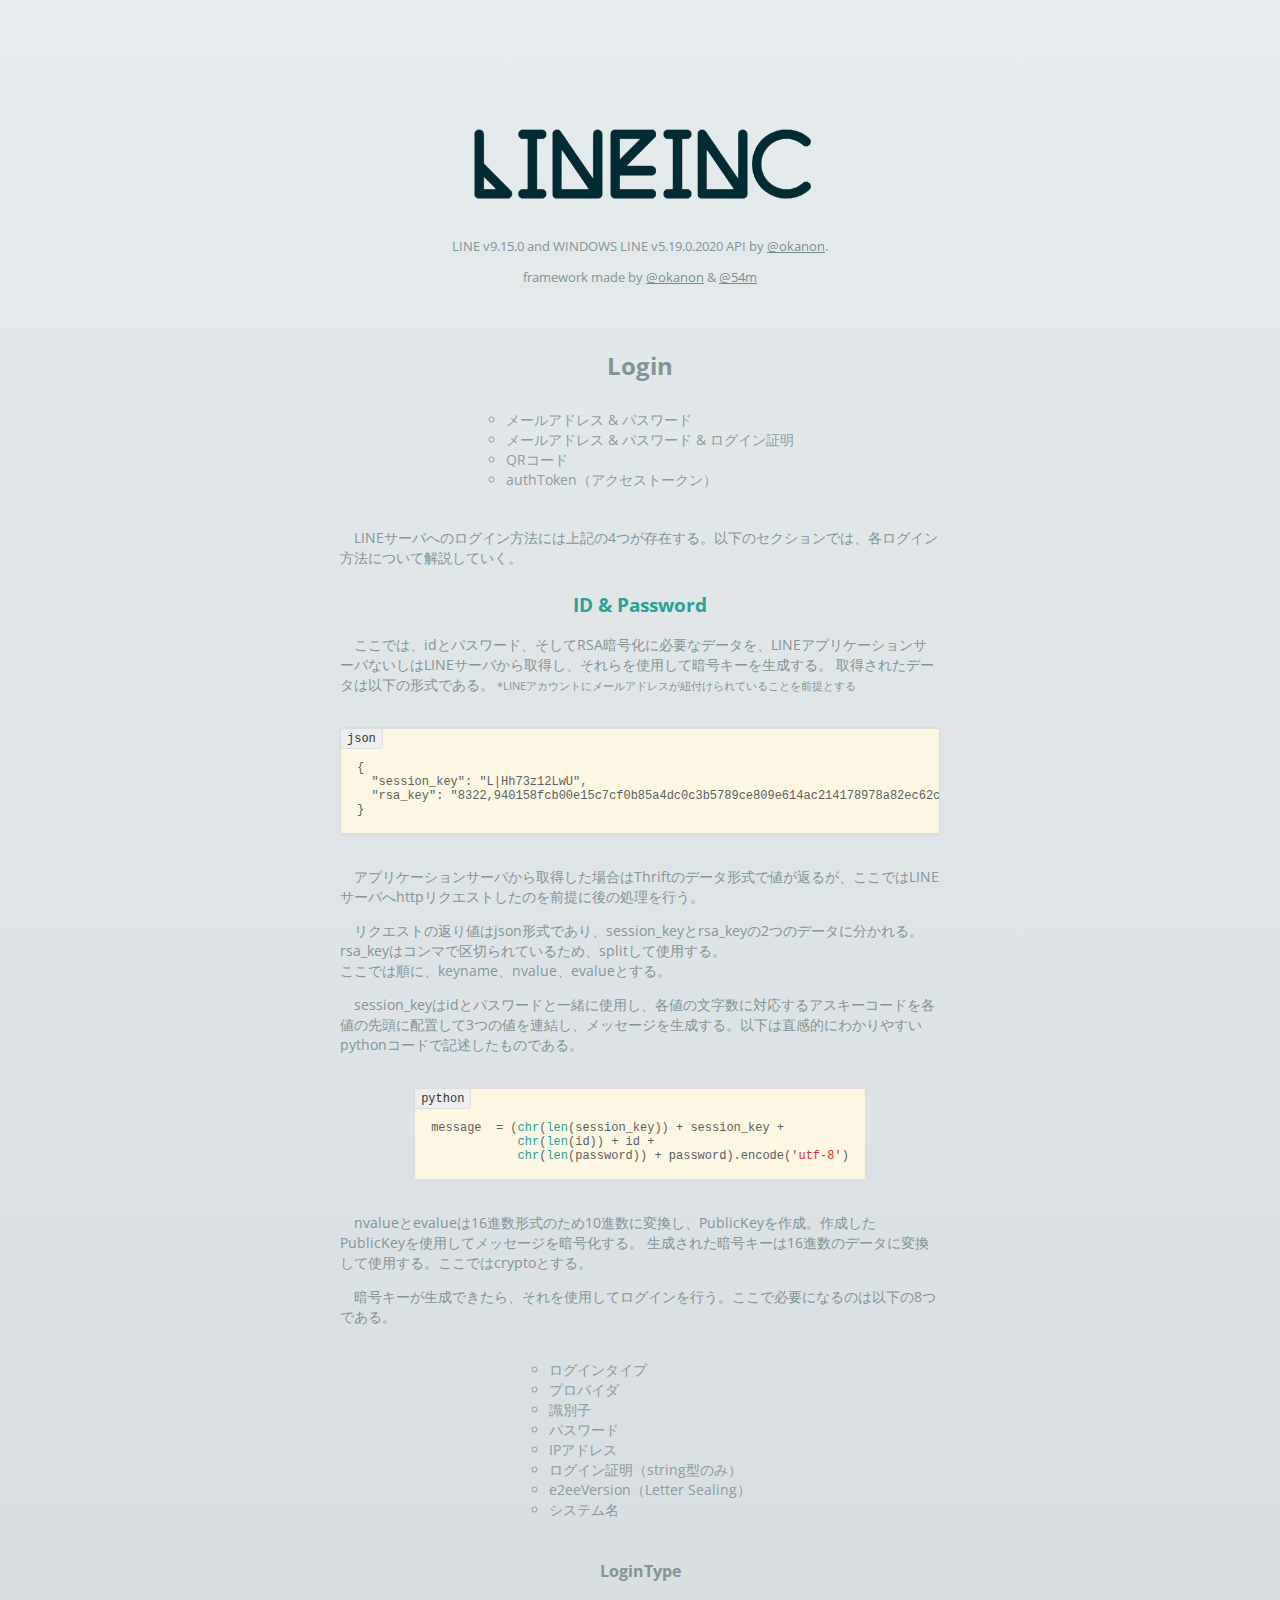
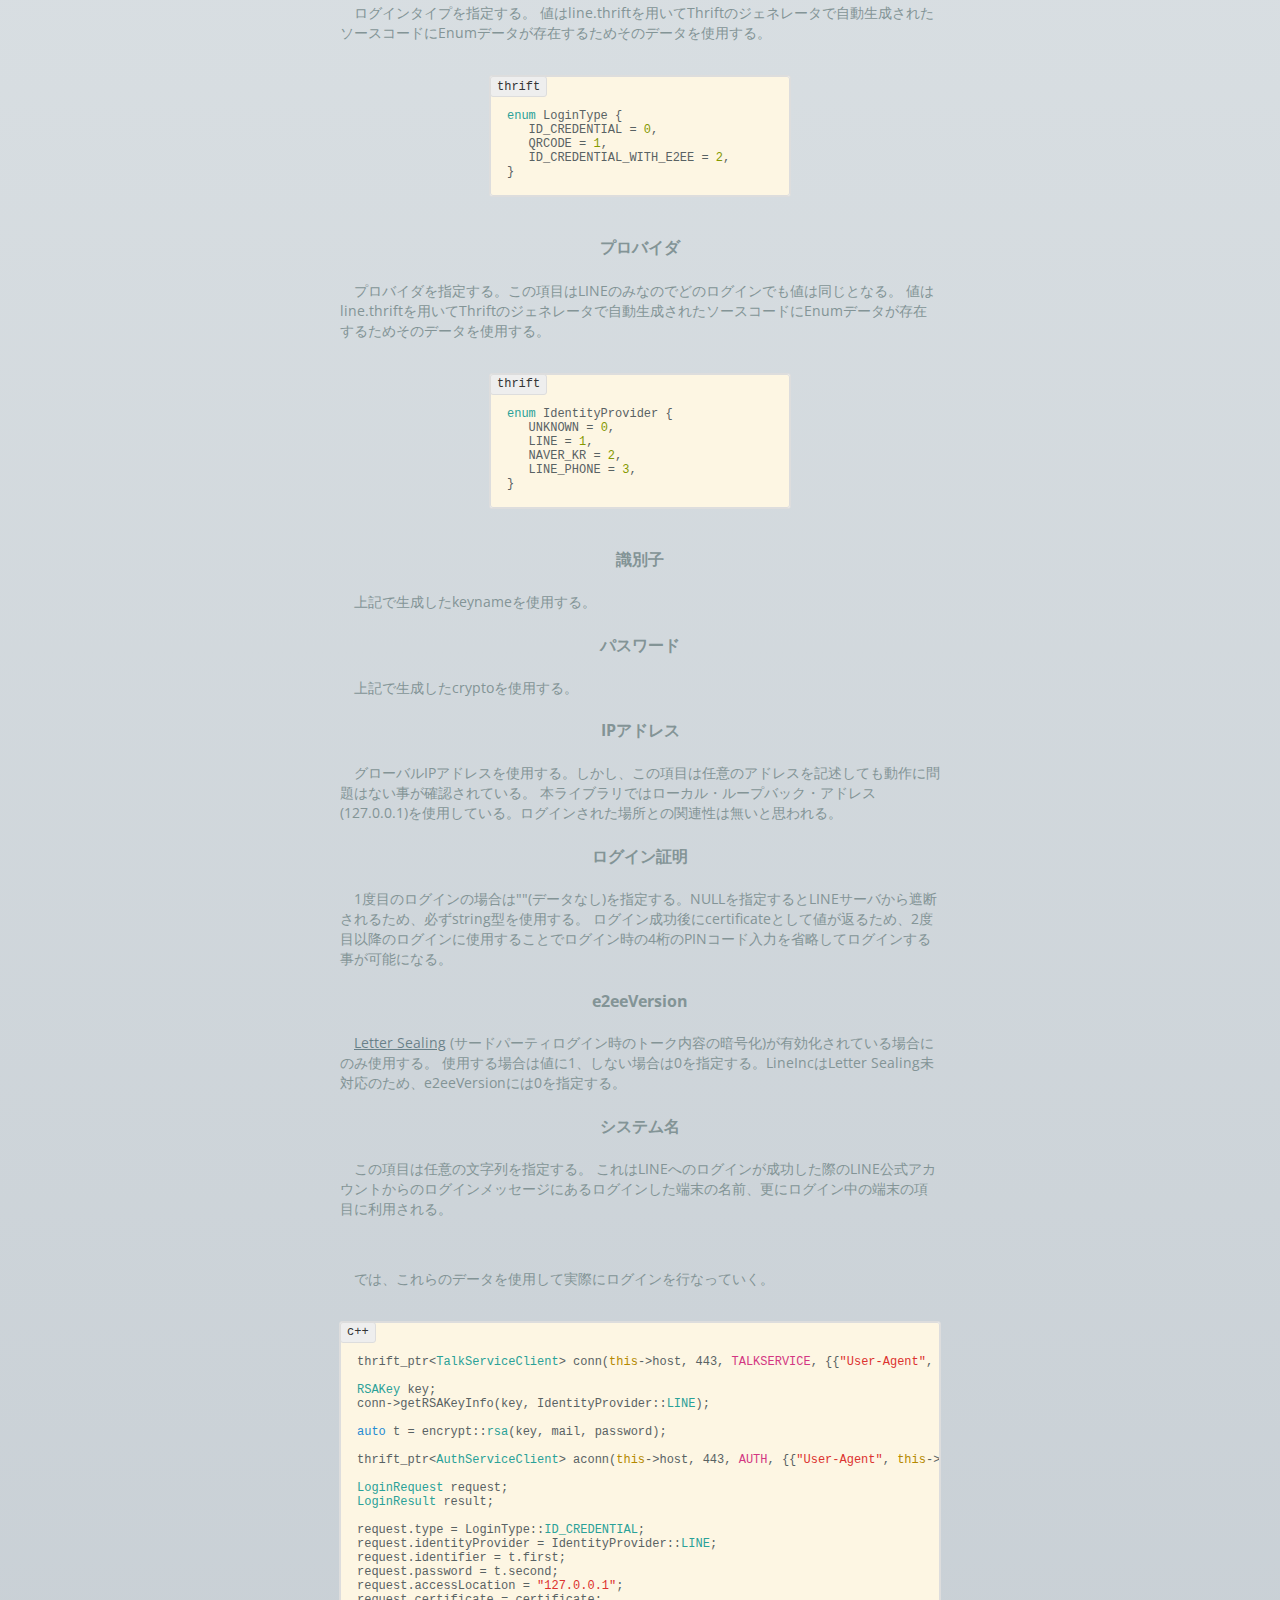
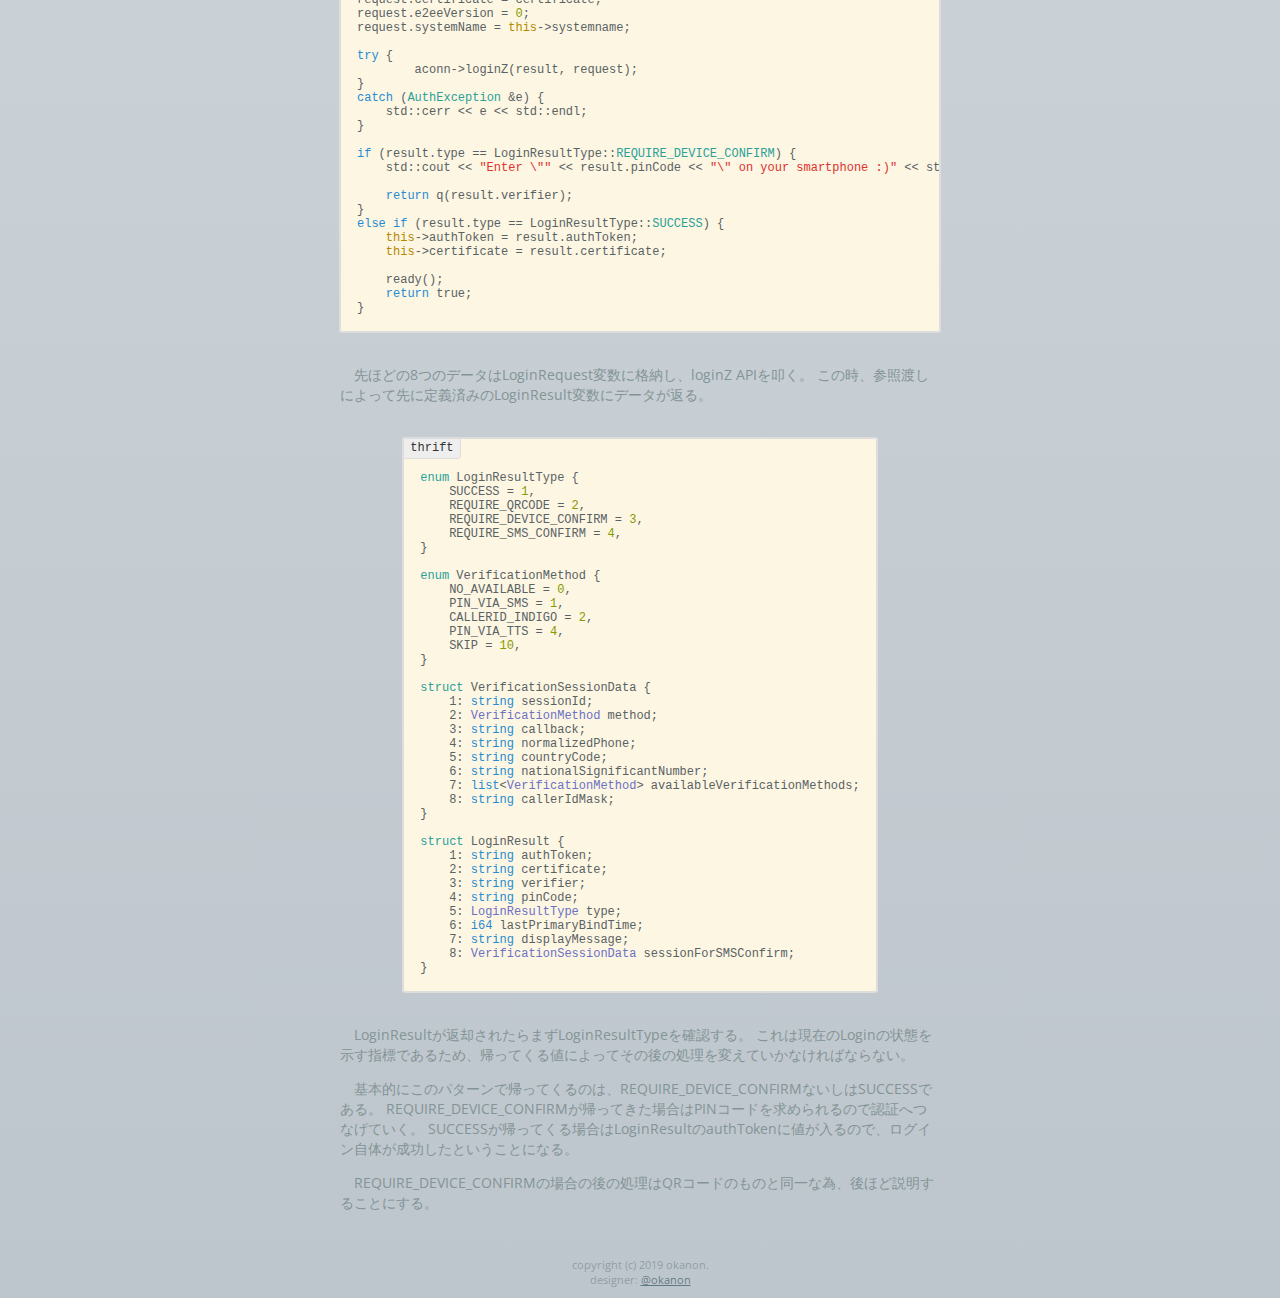
==== commit 0a29206e: "Update devel.html" ====
--- a/devel.html
+++ b/devel.html
@@ -216,6 +216,14 @@
 }</code>
             </pre>
         </div>
+		
+		<p class="description">LoginResultが返却されたらまずLoginResultTypeを確認する。
+			これは現在のLoginの状態を示す指標であるため、帰ってくる値によってその後の処理を変えていかなければならない。</p>
+		<p class="description">基本的にこのパターンで帰ってくるのは、REQUIRE_DEVICE_CONFIRMないしはSUCCESSである。
+				  REQUIRE_DEVICE_CONFIRMが帰ってきた場合はPINコードを求められるので認証へつなげていく。
+				  SUCCESSが帰ってくる場合はLoginResultのauthTokenに値が入るので、ログイン自体が成功したということになる。</p>
+		<p class="description">REQUIRE_DEVICE_CONFIRMの場合の後の処理はQRコードのものと同一な為、後ほど説明することにする。</p>
+
 	
     </div>
     
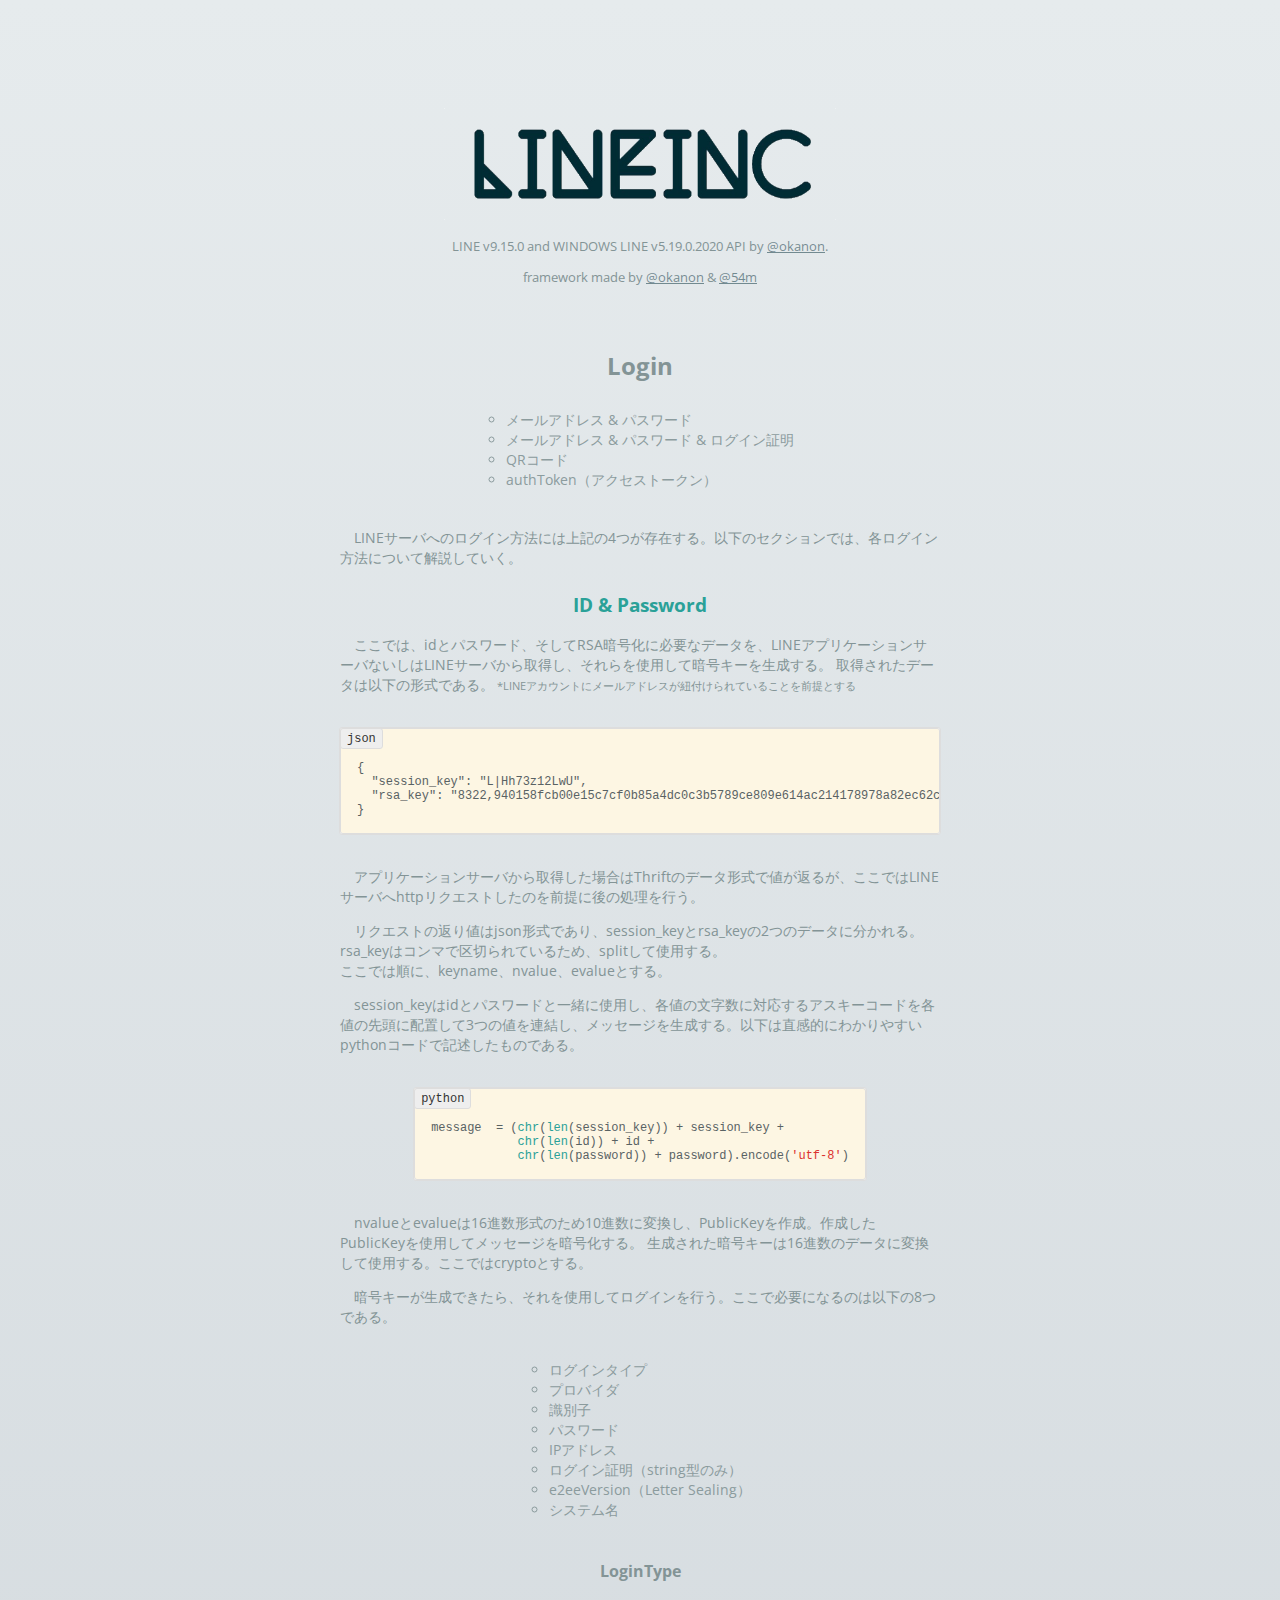
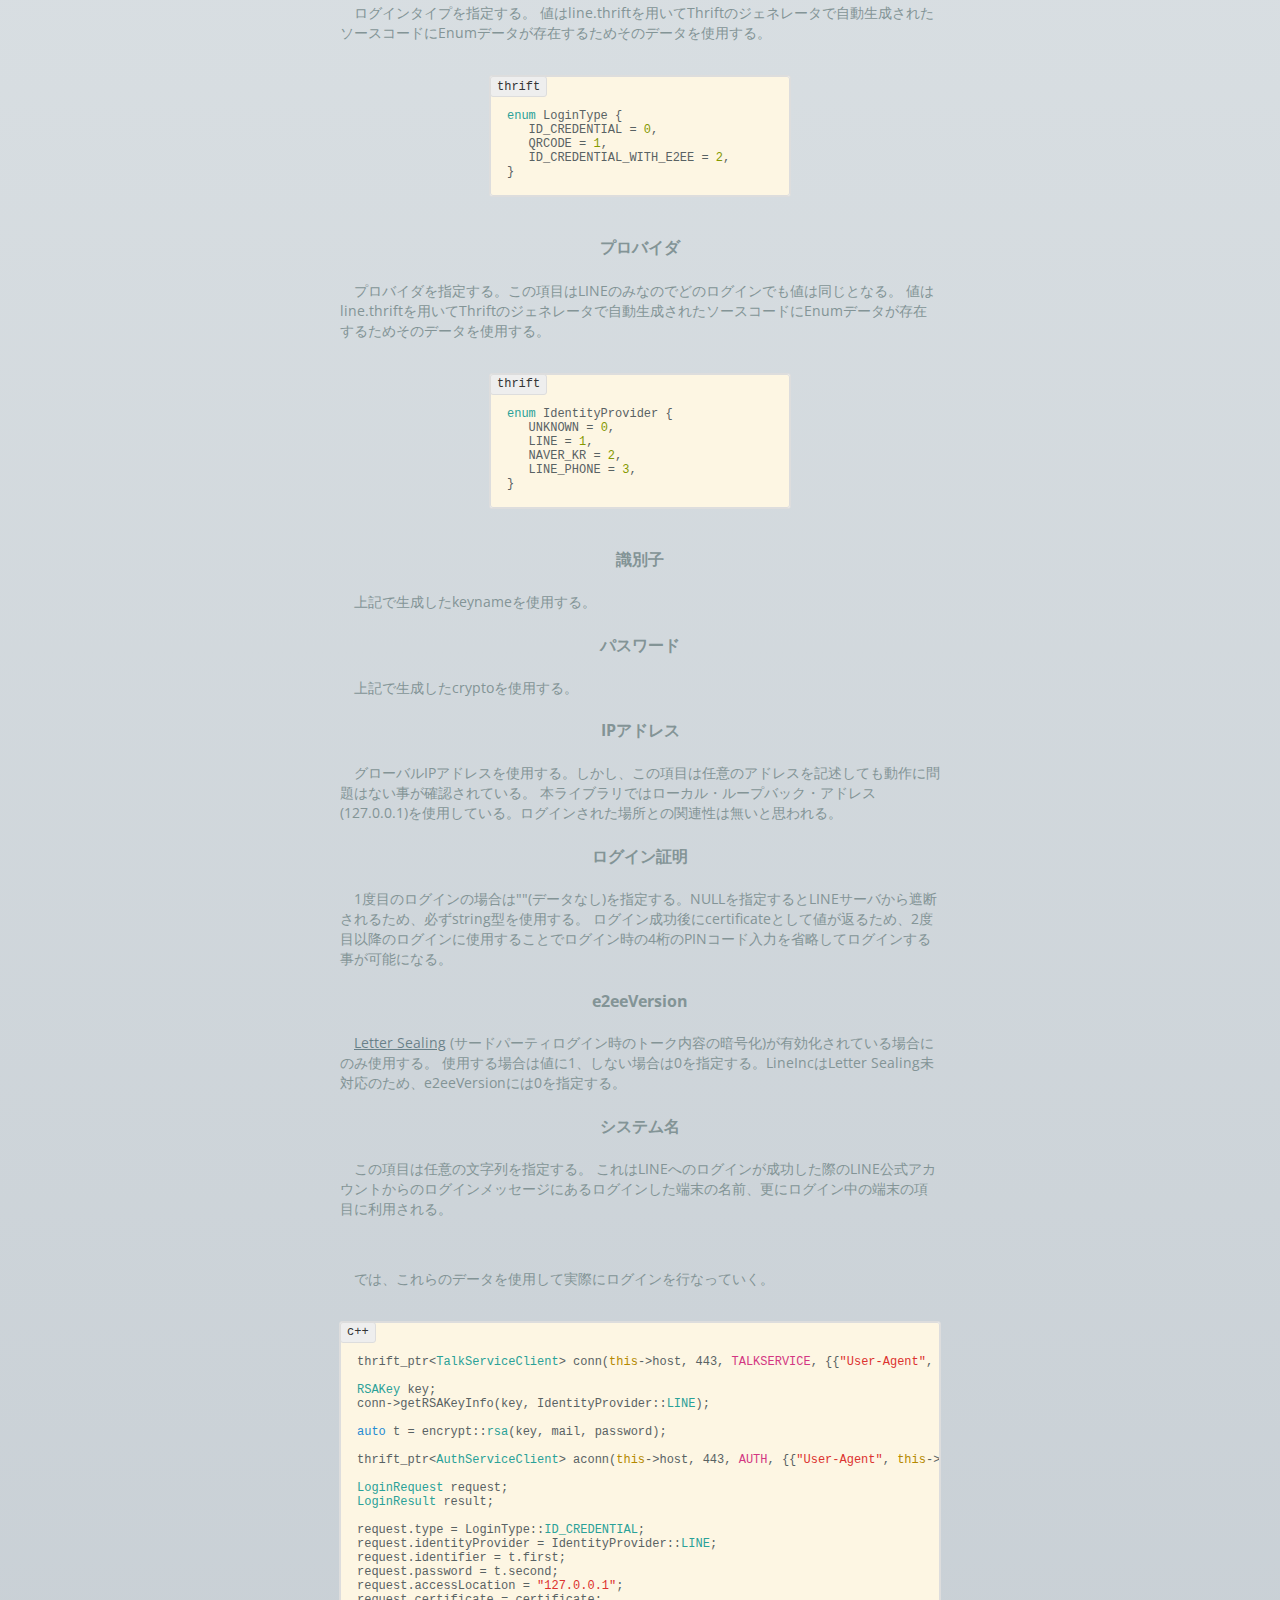
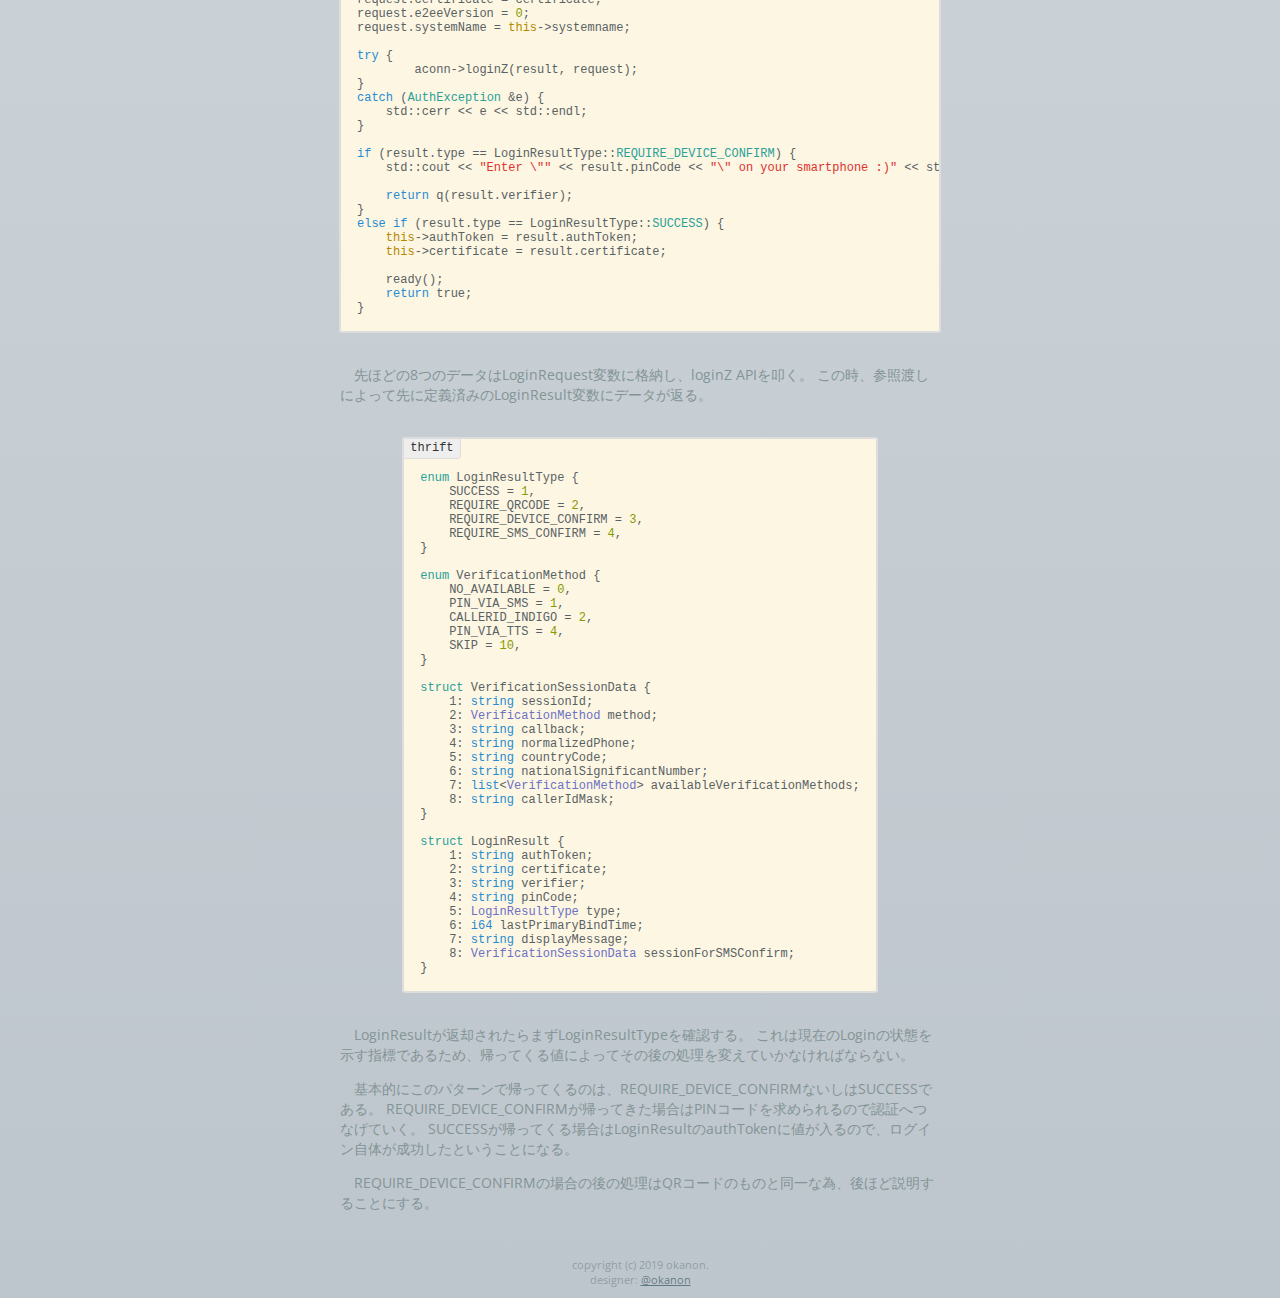
==== commit abf51933: "Update devel.html" ====
--- a/devel.html
+++ b/devel.html
@@ -214,15 +214,15 @@
     7: <span style="color: #268bd2">string</span> displayMessage;
     8: <span style="color: #6c71c4">VerificationSessionData</span> sessionForSMSConfirm;
 }</code>
-            </pre>
-        </div>
+        </pre>
+	</div>
 		
-		<p class="description">LoginResultが返却されたらまずLoginResultTypeを確認する。
-			これは現在のLoginの状態を示す指標であるため、帰ってくる値によってその後の処理を変えていかなければならない。</p>
-		<p class="description">基本的にこのパターンで帰ってくるのは、REQUIRE_DEVICE_CONFIRMないしはSUCCESSである。
-				  REQUIRE_DEVICE_CONFIRMが帰ってきた場合はPINコードを求められるので認証へつなげていく。
-				  SUCCESSが帰ってくる場合はLoginResultのauthTokenに値が入るので、ログイン自体が成功したということになる。</p>
-		<p class="description">REQUIRE_DEVICE_CONFIRMの場合の後の処理はQRコードのものと同一な為、後ほど説明することにする。</p>
+    <p class="description">LoginResultが返却されたらまずLoginResultTypeを確認する。
+		これは現在のLoginの状態を示す指標であるため、帰ってくる値によってその後の処理を変えていかなければならない。</p>
+    <p class="description">基本的にこのパターンで帰ってくるのは、REQUIRE_DEVICE_CONFIRMないしはSUCCESSである。
+		REQUIRE_DEVICE_CONFIRMが帰ってきた場合はPINコードを求められるので認証へつなげていく。
+		SUCCESSが帰ってくる場合はLoginResultのauthTokenに値が入るので、ログイン自体が成功したということになる。</p>
+    <p class="description">REQUIRE_DEVICE_CONFIRMの場合の後の処理はQRコードのものと同一な為、後ほど説明することにする。</p>
 
 	
     </div>
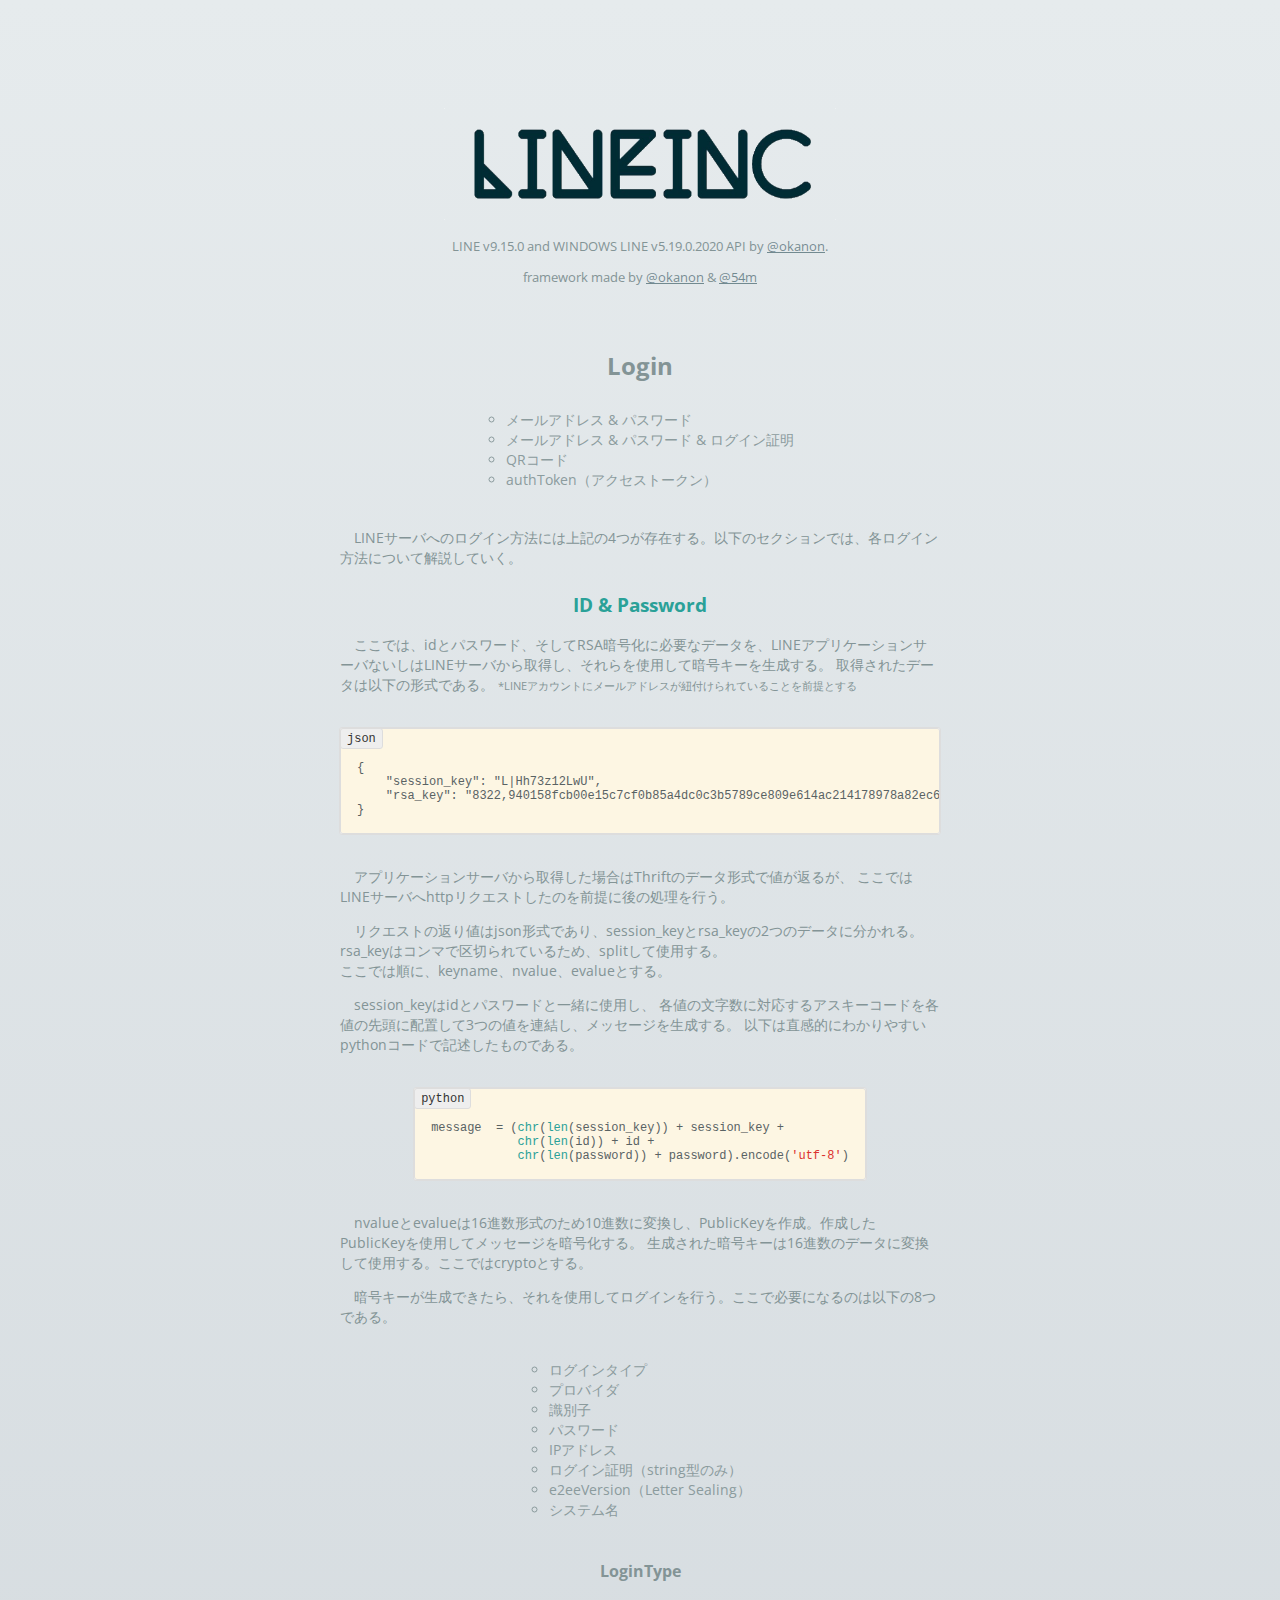
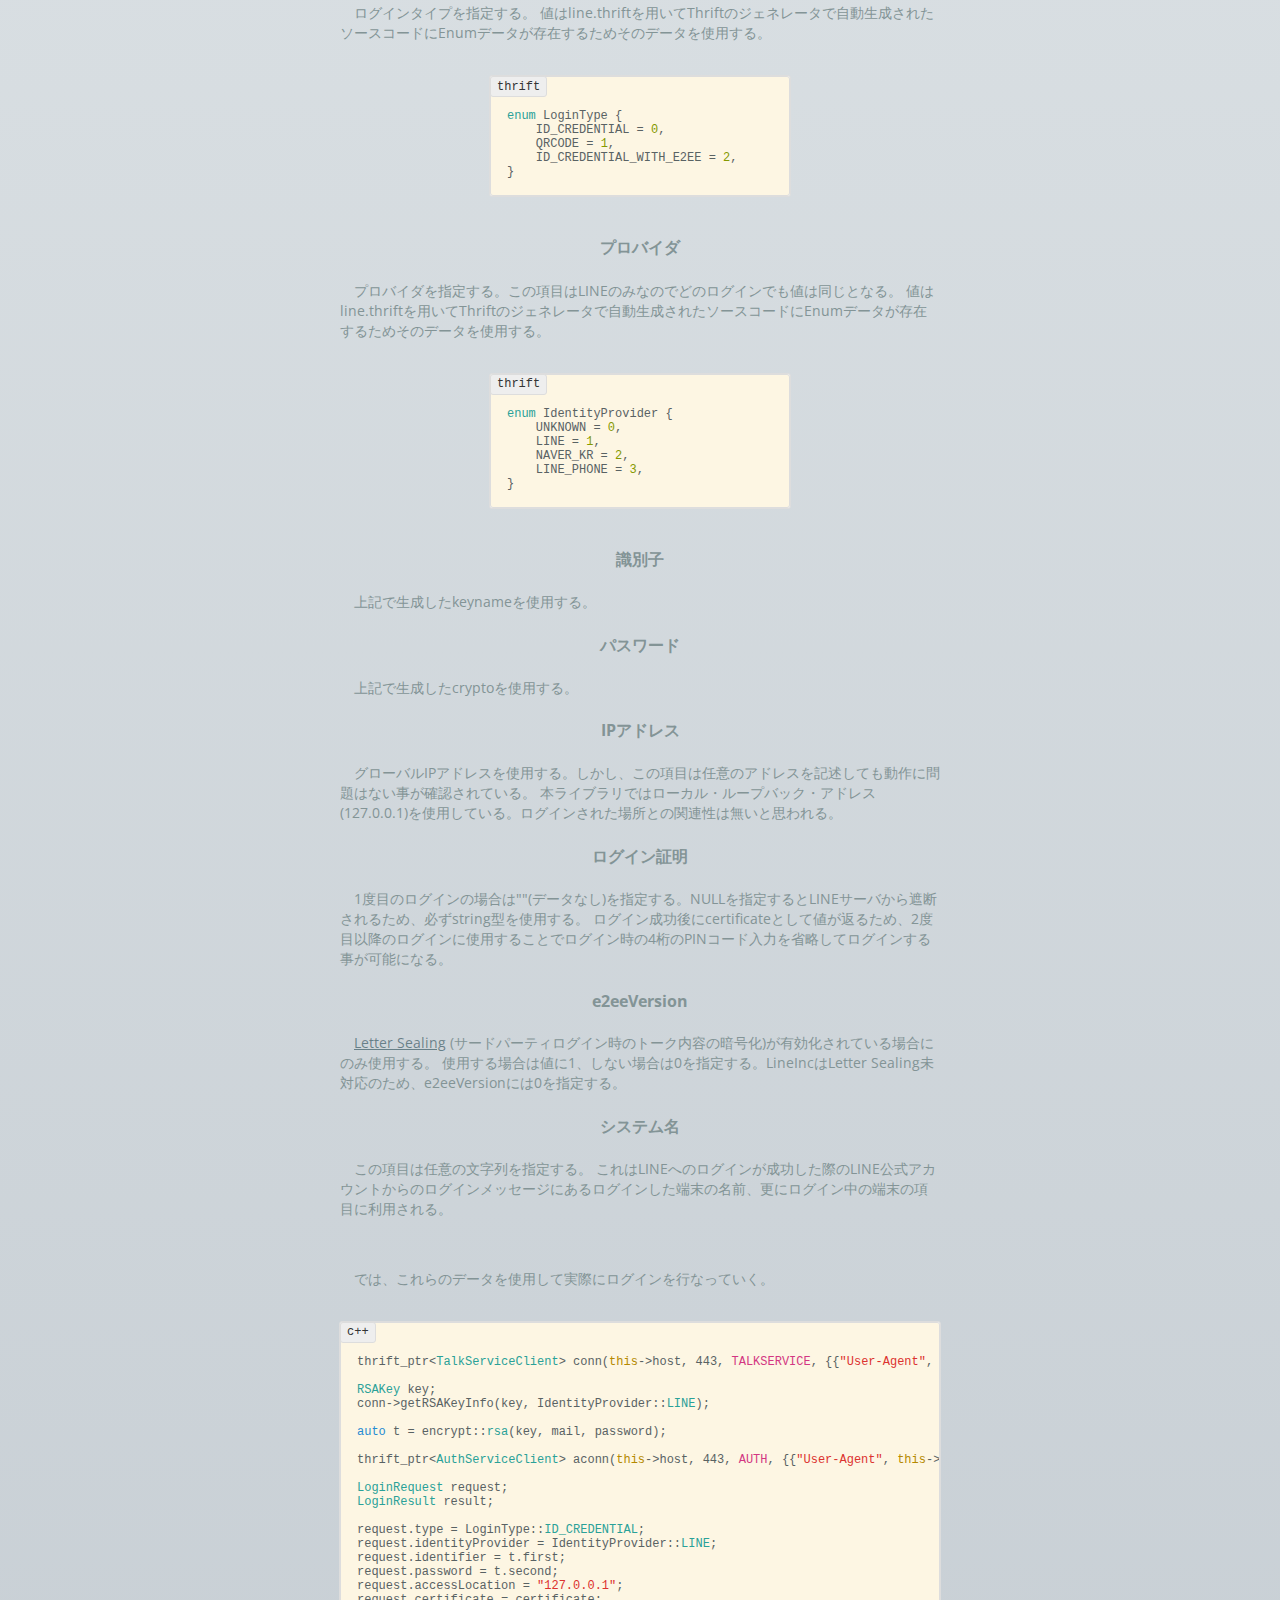
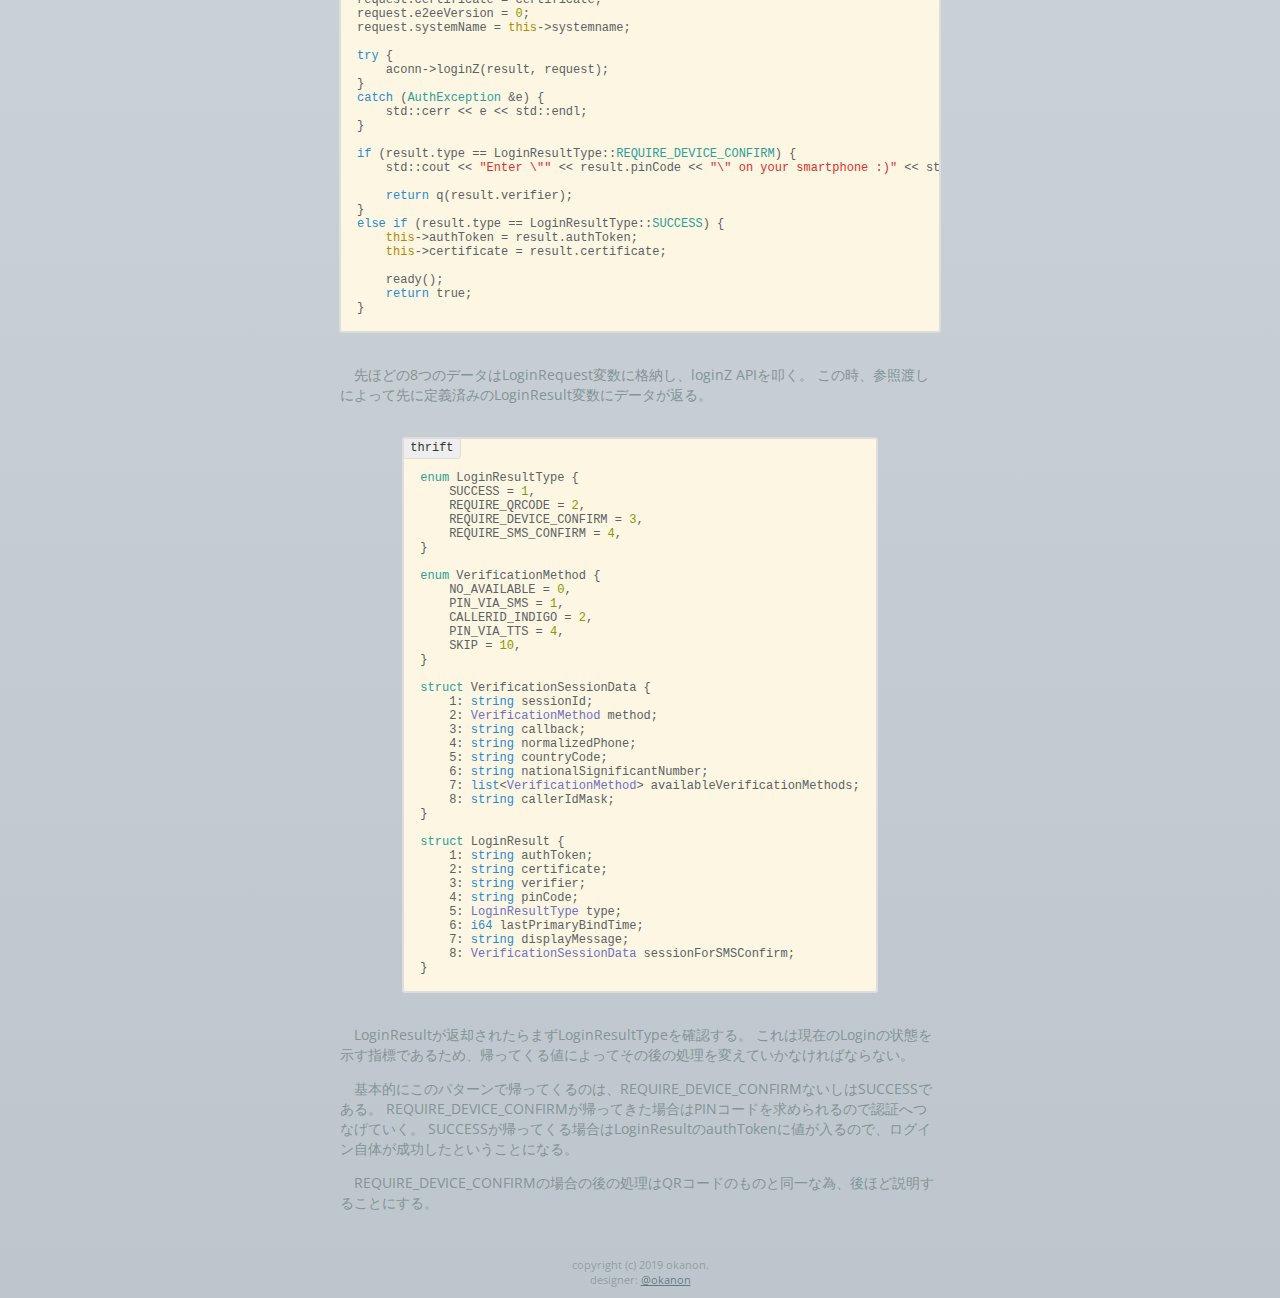
==== commit b12069c8: "Update devel.html" ====
--- a/devel.html
+++ b/devel.html
@@ -5,27 +5,23 @@
     <meta content="IE=edge,chrome=1" http-equiv="X-UA-Compatible">
     <meta content="ja" http-equiv="content-language">
     <meta content="width=device-width, initial-scale=1, maximum-scale=1" name="viewport">
-
     <title>LineInc</title>
     <meta content="LineInc" property="og:title">
     <meta content="ja_JP" property="og:locale">
     <meta content="LineBot" name="description">
     <meta content="LineBot" property="og:description">
-
     <link href="css/main.css" rel="stylesheet">
     <link href="css/credits.css" rel="stylesheet">
     <link href="https://use.fontawesome.com/releases/v5.6.1/css/all.css" rel="stylesheet">
     <link href="https://fonts.googleapis.com/css?family=Open+Sans" rel="stylesheet">
     <link href="css/devel.css" rel="stylesheet">
-    
 </head>
 <body>
-    <a href="./"><img class="logo_size" src="logo.png"></a>
+    <a href="."><img class="logo_size" src="logo.png"></a>
     <p class="credits-top">LINE v9.15.0 and WINDOWS LINE v5.19.0.2020 API by <a class="line-link" href="https://github.com/okanon" target="_blank">@okanon</a>.</p>
     <p class="credits-top">framework made by <a class="line-link" href="https://github.com/okanon" target="_blank">@okanon</a> &amp; <a class="line-link" href="https://github.com/54mch4n" target="_blank">@54m</a></p>
-
     <div style="padding-top: 30px;">
-    	<h2 style="margin-bottom: 10px;">Login</h2>
+        <h2 style="margin-bottom: 10px;">Login</h2>
         <ol class="dotted-list" style="padding-bottom: 10px;">
             <li>メールアドレス &amp; パスワード</li>
             <li>メールアドレス &amp; パスワード &amp; ログイン証明</li>
@@ -33,26 +29,25 @@
             <li>authToken（アクセストークン）</li>
         </ol>
         <p class="description">LINEサーバへのログイン方法には上記の4つが存在する。以下のセクションでは、各ログイン方法について解説していく。</p>
-        
         <h3 style="padding-top: 5px; color: #2aa198;">ID &amp; Password</h3>
-        <p class="description">
-            ここでは、idとパスワード、そしてRSA暗号化に必要なデータを、LINEアプリケーションサーバないしはLINEサーバから取得し、それらを使用して暗号キーを生成する。
-            取得されたデータは以下の形式である。<span style="font-size: 11px;"> &ast;LINEアカウントにメールアドレスが紐付けられていることを前提とする</span>
-        </p>
-        
+        <p class="description">ここでは、idとパスワード、そしてRSA暗号化に必要なデータを、LINEアプリケーションサーバないしはLINEサーバから取得し、それらを使用して暗号キーを生成する。 取得されたデータは以下の形式である。 <span style="font-size: 11px;">&ast;LINEアカウントにメールアドレスが紐付けられていることを前提とする</span></p>
         <div style="padding-top: 5px">
             <pre class="language-x hljs">
                 <code class="language-X hljs" data-language="json">{
-  "session_key": "L|Hh73z12LwU",
-  "rsa_key": "8322,[base64],10001"
-}</code>
-            </pre>
-        </div>
-        
-        <p class="description">アプリケーションサーバから取得した場合はThriftのデータ形式で値が返るが、ここではLINEサーバへhttpリクエストしたのを前提に後の処理を行う。</p>
-        <p class="description">リクエストの返り値はjson形式であり、session_keyとrsa_keyの2つのデータに分かれる。rsa_keyはコンマで区切られているため、splitして使用する。<br>
+    "session_key": "L|Hh73z12LwU",
+    "rsa_key": "8322,[base64],10001"
+}</code>
+            </pre>
+        </div>
+        
+        <p class="description">アプリケーションサーバから取得した場合はThriftのデータ形式で値が返るが、
+            ここではLINEサーバへhttpリクエストしたのを前提に後の処理を行う。</p>
+        <p class="description">リクエストの返り値はjson形式であり、session_keyとrsa_keyの2つのデータに分かれる。
+            rsa_keyはコンマで区切られているため、splitして使用する。<br>
         ここでは順に、keyname、nvalue、evalueとする。</p>
-        <p class="description">session_keyはidとパスワードと一緒に使用し、各値の文字数に対応するアスキーコードを各値の先頭に配置して3つの値を連結し、メッセージを生成する。以下は直感的にわかりやすいpythonコードで記述したものである。</p>
+        <p class="description">session_keyはidとパスワードと一緒に使用し、
+            各値の文字数に対応するアスキーコードを各値の先頭に配置して3つの値を連結し、メッセージを生成する。
+            以下は直感的にわかりやすいpythonコードで記述したものである。</p>
         
         <div style="padding-top: 5px">
             <pre class="language-x hljs">
@@ -62,10 +57,8 @@
             </pre>
         </div>
         
-        <p class="description">nvalueとevalueは16進数形式のため10進数に変換し、PublicKeyを作成。作成したPublicKeyを使用してメッセージを暗号化する。
-            生成された暗号キーは16進数のデータに変換して使用する。ここではcryptoとする。</p>
+        <p class="description">nvalueとevalueは16進数形式のため10進数に変換し、PublicKeyを作成。作成したPublicKeyを使用してメッセージを暗号化する。 生成された暗号キーは16進数のデータに変換して使用する。ここではcryptoとする。</p>
         <p class="description">暗号キーが生成できたら、それを使用してログインを行う。ここで必要になるのは以下の8つである。</p>
-        
         <ol class="dotted-list" style="padding-top: 5px; padding-bottom: 5px;">
             <li>ログインタイプ</li>
             <li>プロバイダ</li>
@@ -78,67 +71,55 @@
         </ol>
         
         <h4>LoginType</h4>
-        <p class="description">ログインタイプを指定する。
+        <p class="description">ログインタイプを指定する。 
             値はline.thriftを用いてThriftのジェネレータで自動生成されたソースコードにEnumデータが存在するためそのデータを使用する。</p>
+        
         <div style="padding-top: 5px">
             <pre class="language-x hljs">
                 <code class="language-X hljs" data-language="thrift"><span style="color: #2aa198">enum</span> LoginType {
-   ID_CREDENTIAL = <span style="color: #859900">0</span>,
-   QRCODE = <span style="color: #859900">1</span>,
-   ID_CREDENTIAL_WITH_E2EE = <span style="color: #859900">2</span>,
-}</code>
-            </pre>
-        </div>
-        
+    ID_CREDENTIAL = <span style="color: #859900">0</span>,
+    QRCODE = <span style="color: #859900">1</span>,
+    ID_CREDENTIAL_WITH_E2EE = <span style="color: #859900">2</span>,
+}</code>
+            </pre>
+        </div>
         <h4>プロバイダ</h4>
-        <p class="description">プロバイダを指定する。この項目はLINEのみなのでどのログインでも値は同じとなる。
-            値はline.thriftを用いてThriftのジェネレータで自動生成されたソースコードにEnumデータが存在するためそのデータを使用する。</p>
+        <p class="description">プロバイダを指定する。この項目はLINEのみなのでどのログインでも値は同じとなる。 値はline.thriftを用いてThriftのジェネレータで自動生成されたソースコードにEnumデータが存在するためそのデータを使用する。</p>
         <div style="padding-top: 5px">
             <pre class="language-x hljs">
                 <code class="language-X hljs" data-language="thrift"><span style="color: #2aa198">enum</span> IdentityProvider {
-   UNKNOWN = <span style="color: #859900">0</span>,
-   LINE = <span style="color: #859900">1</span>,
-   NAVER_KR = <span style="color: #859900">2</span>,
-   LINE_PHONE = <span style="color: #859900">3</span>,
+    UNKNOWN = <span style="color: #859900">0</span>,
+    LINE = <span style="color: #859900">1</span>,
+    NAVER_KR = <span style="color: #859900">2</span>,
+    LINE_PHONE = <span style="color: #859900">3</span>,
 }</code>
             </pre>
         </div>
         
         <h4>識別子</h4>
         <p class="description">上記で生成したkeynameを使用する。</p>
-        
         <h4>パスワード</h4>
         <p class="description">上記で生成したcryptoを使用する。</p>
-        
         <h4>IPアドレス</h4>
-        <p class="description">グローバルIPアドレスを使用する。しかし、この項目は任意のアドレスを記述しても動作に問題はない事が確認されている。
-            本ライブラリではローカル・ループバック・アドレス(127.0.0.1)を使用している。ログインされた場所との関連性は無いと思われる。</p>
-        
+        <p class="description">グローバルIPアドレスを使用する。しかし、この項目は任意のアドレスを記述しても動作に問題はない事が確認されている。 本ライブラリではローカル・ループバック・アドレス(127.0.0.1)を使用している。ログインされた場所との関連性は無いと思われる。</p>
         <h4>ログイン証明</h4>
-        <p class="description">1度目のログインの場合は""(データなし)を指定する。NULLを指定するとLINEサーバから遮断されるため、必ずstring型を使用する。
-            ログイン成功後にcertificateとして値が返るため、2度目以降のログインに使用することでログイン時の4桁のPINコード入力を省略してログインする事が可能になる。</p>
-        
+        <p class="description">1度目のログインの場合は""(データなし)を指定する。NULLを指定するとLINEサーバから遮断されるため、必ずstring型を使用する。 ログイン成功後にcertificateとして値が返るため、2度目以降のログインに使用することでログイン時の4桁のPINコード入力を省略してログインする事が可能になる。</p>
         <h4>e2eeVersion</h4>
-        <p class="description"><a class="line-link" href="https://help.line.me/line/android/pc?lang=ja&contentId=50001520">Letter Sealing</a>
-            (サードパーティログイン時のトーク内容の暗号化)が有効化されている場合にのみ使用する。
-            使用する場合は値に1、しない場合は0を指定する。LineIncはLetter Sealing未対応のため、e2eeVersionには0を指定する。</p>
-        
+        <p class="description"><a class="line-link" href="https://help.line.me/line/android/pc?lang=ja&contentId=50001520">Letter Sealing</a> (サードパーティログイン時のトーク内容の暗号化)が有効化されている場合にのみ使用する。 使用する場合は値に1、しない場合は0を指定する。LineIncはLetter Sealing未対応のため、e2eeVersionには0を指定する。</p>
         <h4>システム名</h4>
-        <p class="description">この項目は任意の文字列を指定する。
-            これはLINEへのログインが成功した際のLINE公式アカウントからのログインメッセージにあるログインした端末の名前、更にログイン中の端末の項目に利用される。</p>
-        
-        <br>
+        <p class="description">この項目は任意の文字列を指定する。 これはLINEへのログインが成功した際のLINE公式アカウントからのログインメッセージにあるログインした端末の名前、更にログイン中の端末の項目に利用される。</p><br>
         <p class="description">では、これらのデータを使用して実際にログインを行なっていく。</p>
-        <div style="padding-top: 5px">
-            <pre class="language-x hljs">
-                <code class="language-X hljs" data-language="c++">thrift_ptr<<span style="color: #2aa198">TalkServiceClient</span>> conn(<span style="color: #b58900">this</span>->host, 443, <span style="color: #d33682">TALKSERVICE</span>, {{<span style="color: #dc322f">"User-Agent"</span>, <span style="color: #b58900">this</span>->useragent}, {<span style="color: #dc322f">"X-Line-Application"</span>, <span style="color: #b58900">this</span>->application}});
+        
+        <div style="padding-top: 5px">
+            <pre class="language-x hljs">
+                <code class="language-X hljs" data-language="c++">thrift_ptr&lt;<span style="color: #2aa198">TalkServiceClient</span>&gt; conn(<span style="color: #b58900">this</span>-&gt;host, 443, <span style="color: #d33682">TALKSERVICE</span>, {{<span style="color: #dc322f">"User-Agent"</span>, <span style="color: #b58900">this</span>-&gt;useragent}, {<span style="color: #dc322f">"X-Line-Application"</span>, <span style="color: #b58900">this</span>-&gt;application}});
 
 <span style="color: #2aa198">RSAKey</span> key;
-conn->getRSAKeyInfo(key, IdentityProvider::<span style="color: #2aa198">LINE</span>);
+conn-&gt;getRSAKeyInfo(key, IdentityProvider::<span style="color: #2aa198">LINE</span>);
 
 <span style="color: #268bd2">auto</span> t = encrypt::<span style="color: #2aa198">rsa</span>(key, mail, password);
 
-thrift_ptr<<span style="color: #2aa198">AuthServiceClient</span>> aconn(<span style="color: #b58900">this</span>->host, 443, <span style="color: #d33682">AUTH</span>, {{<span style="color: #dc322f">"User-Agent"</span>, <span style="color: #b58900">this</span>->useragent}, {<span style="color: #dc322f">"X-Line-Application"</span>, <span style="color: #b58900">this</span>->application}});
+thrift_ptr&lt;<span style="color: #2aa198">AuthServiceClient</span>&gt; aconn(<span style="color: #b58900">this</span>-&gt;host, 443, <span style="color: #d33682">AUTH</span>, {{<span style="color: #dc322f">"User-Agent"</span>, <span style="color: #b58900">this</span>-&gt;useragent}, {<span style="color: #dc322f">"X-Line-Application"</span>, <span style="color: #b58900">this</span>-&gt;application}});
 
 <span style="color: #2aa198">LoginRequest</span> request;
 <span style="color: #2aa198">LoginResult</span> result;
@@ -150,23 +131,23 @@
 request.accessLocation = <span style="color: #dc322f">"127.0.0.1"</span>;
 request.certificate = certificate;
 request.e2eeVersion = <span style="color: #859900">0</span>;
-request.systemName = <span style="color: #b58900">this</span>->systemname;
+request.systemName = <span style="color: #b58900">this</span>-&gt;systemname;
 
 <span style="color: #268bd2">try</span> {
-   	aconn->loginZ(result, request);
+    aconn-&gt;loginZ(result, request);
 }
 <span style="color: #268bd2">catch</span> (<span style="color: #2aa198">AuthException</span> &e) {
-    std::cerr << e << std::endl;
+    std::cerr &lt;&lt; e &lt;&lt; std::endl;
 }
 
 <span style="color: #268bd2">if</span> (result.type == LoginResultType::<span style="color: #2aa198">REQUIRE_DEVICE_CONFIRM</span>) {
-    std::cout << <span style="color: #dc322f">"Enter \""</span> << result.pinCode << <span style="color: #dc322f">"\" on your smartphone :)"</span> << std::endl;
-			
+    std::cout &lt;&lt; <span style="color: #dc322f">"Enter \""</span> &lt;&lt; result.pinCode &lt;&lt; <span style="color: #dc322f">"\" on your smartphone :)"</span> &lt;&lt; std::endl;
+            
     <span style="color: #268bd2">return</span> q(result.verifier);
 }
 <span style="color: #268bd2">else if</span> (result.type == LoginResultType::<span style="color: #2aa198">SUCCESS</span>) {
-    <span style="color: #b58900">this</span>->authToken = result.authToken;
-    <span style="color: #b58900">this</span>->certificate = result.certificate;
+    <span style="color: #b58900">this</span>-&gt;authToken = result.authToken;
+    <span style="color: #b58900">this</span>-&gt;certificate = result.certificate;
 
     ready();
     <span style="color: #268bd2">return</span> true;
@@ -174,9 +155,9 @@
             </pre>
         </div>
         
-	<p class="description">先ほどの8つのデータはLoginRequest変数に格納し、loginZ APIを叩く。
-		この時、参照渡しによって先に定義済みのLoginResult変数にデータが返る。</p>
-	<div style="padding-top: 5px">
+        <p class="description">先ほどの8つのデータはLoginRequest変数に格納し、loginZ APIを叩く。 
+            この時、参照渡しによって先に定義済みのLoginResult変数にデータが返る。</p>
+        <div style="padding-top: 5px">
             <pre class="language-x hljs">
                 <code class="language-X hljs" data-language="thrift"><span style="color: #2aa198">enum</span> LoginResultType {
     SUCCESS = <span style="color: #859900">1</span>,
@@ -200,7 +181,7 @@
     4: <span style="color: #268bd2">string</span> normalizedPhone;
     5: <span style="color: #268bd2">string</span> countryCode;
     6: <span style="color: #268bd2">string</span> nationalSignificantNumber;
-    7: <span style="color: #268bd2">list</span><<span style="color: #6c71c4">VerificationMethod</span>> availableVerificationMethods;
+    7: <span style="color: #268bd2">list</span>&lt;<span style="color: #6c71c4">VerificationMethod</span>&gt; availableVerificationMethods;
     8: <span style="color: #268bd2">string</span> callerIdMask;
 }
 
@@ -214,24 +195,20 @@
     7: <span style="color: #268bd2">string</span> displayMessage;
     8: <span style="color: #6c71c4">VerificationSessionData</span> sessionForSMSConfirm;
 }</code>
-        </pre>
-	</div>
-		
-    <p class="description">LoginResultが返却されたらまずLoginResultTypeを確認する。
-		これは現在のLoginの状態を示す指標であるため、帰ってくる値によってその後の処理を変えていかなければならない。</p>
-    <p class="description">基本的にこのパターンで帰ってくるのは、REQUIRE_DEVICE_CONFIRMないしはSUCCESSである。
-		REQUIRE_DEVICE_CONFIRMが帰ってきた場合はPINコードを求められるので認証へつなげていく。
-		SUCCESSが帰ってくる場合はLoginResultのauthTokenに値が入るので、ログイン自体が成功したということになる。</p>
-    <p class="description">REQUIRE_DEVICE_CONFIRMの場合の後の処理はQRコードのものと同一な為、後ほど説明することにする。</p>
-
-	
+            </pre>
+        </div>
+        
+        <p class="description">LoginResultが返却されたらまずLoginResultTypeを確認する。 
+            これは現在のLoginの状態を示す指標であるため、帰ってくる値によってその後の処理を変えていかなければならない。</p>
+        <p class="description">基本的にこのパターンで帰ってくるのは、REQUIRE_DEVICE_CONFIRMないしはSUCCESSである。 
+            REQUIRE_DEVICE_CONFIRMが帰ってきた場合はPINコードを求められるので認証へつなげていく。 
+            SUCCESSが帰ってくる場合はLoginResultのauthTokenに値が入るので、ログイン自体が成功したということになる。</p>
+        <p class="description">REQUIRE_DEVICE_CONFIRMの場合の後の処理はQRコードのものと同一な為、後ほど説明することにする。</p>
     </div>
-    
     <footer>
-        <p class="warning-message" style="padding-top: 30px;">
-            copyright (c) 2019 okanon.<br>
-            designer: <a class="line-link" href="https://github.com/okanon" target="_blank">@okanon</a>
-        </p>
+        <p class="warning-message" style="padding-top: 30px;">copyright (c) 2019 okanon.<br>
+        designer: <a class="line-link" href="https://github.com/okanon" target="_blank">@okanon</a></p>
     </footer>
 </body>
 </html>
+        
